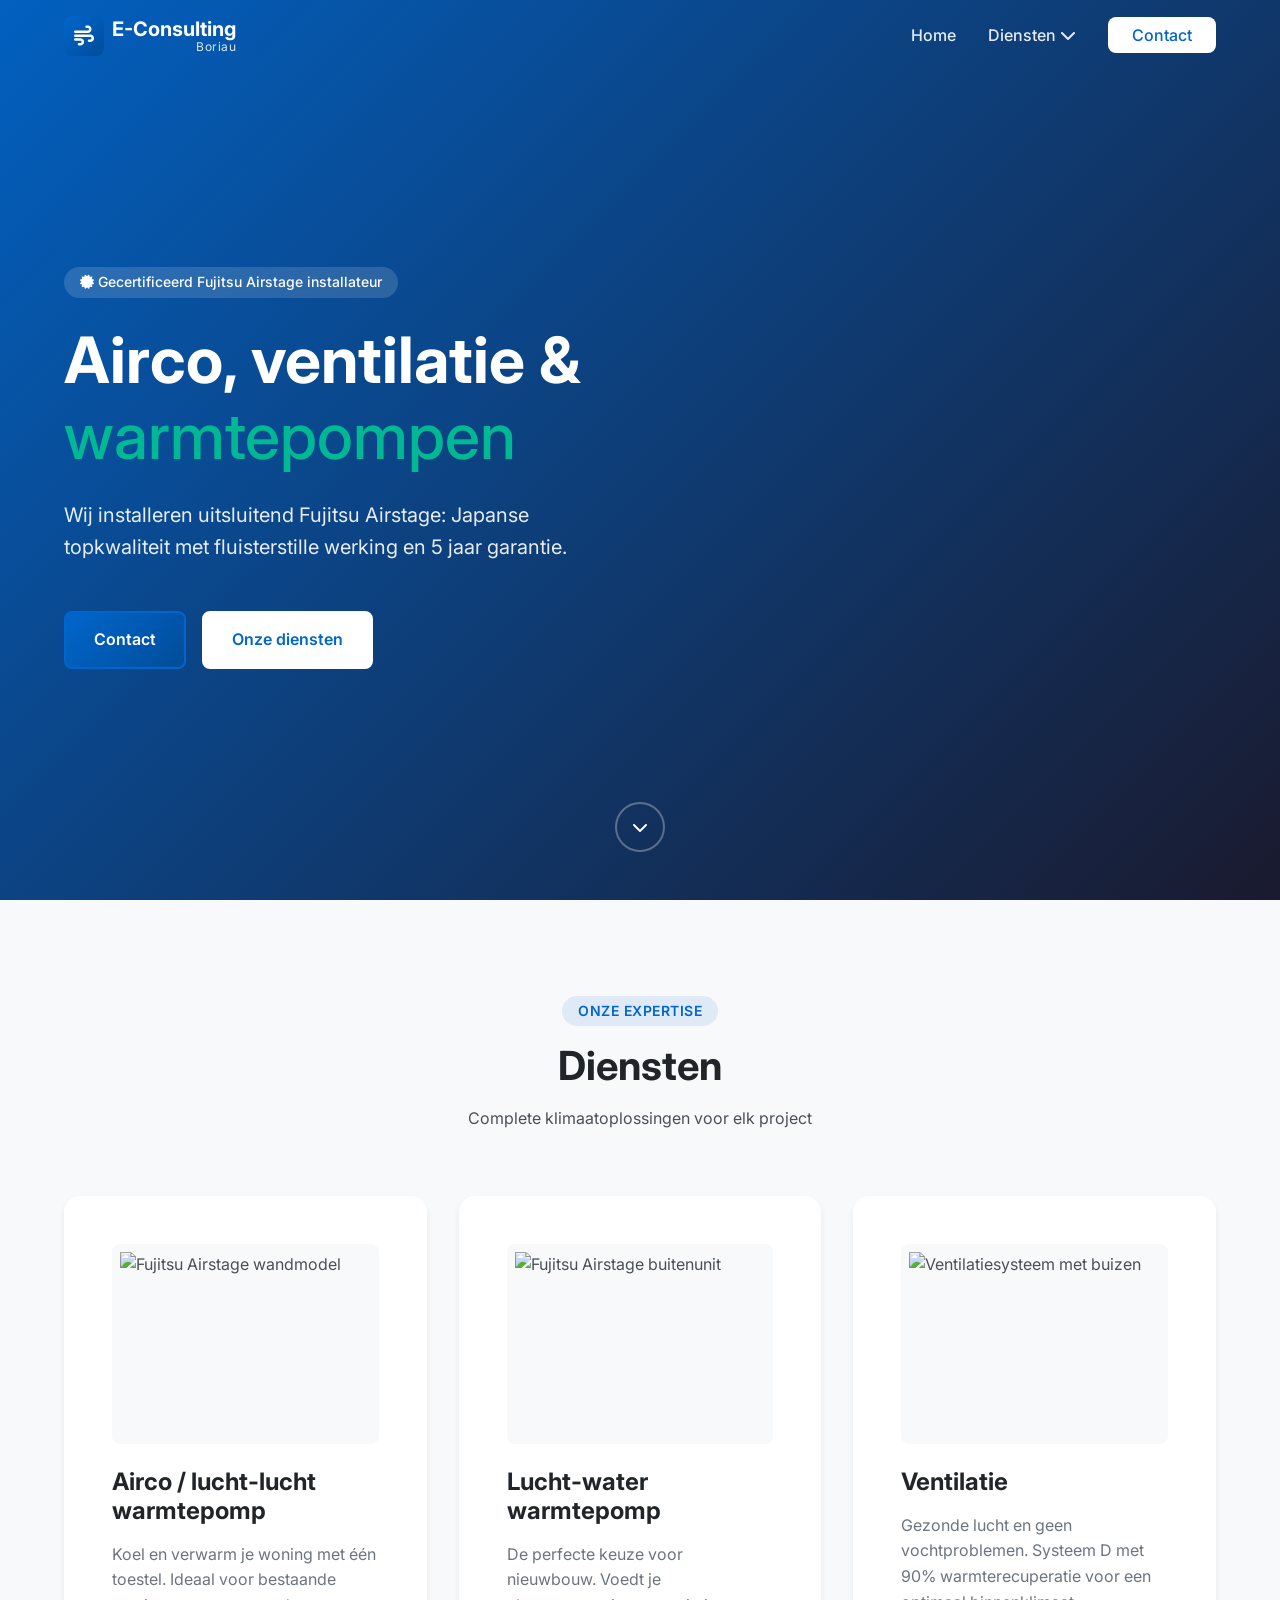
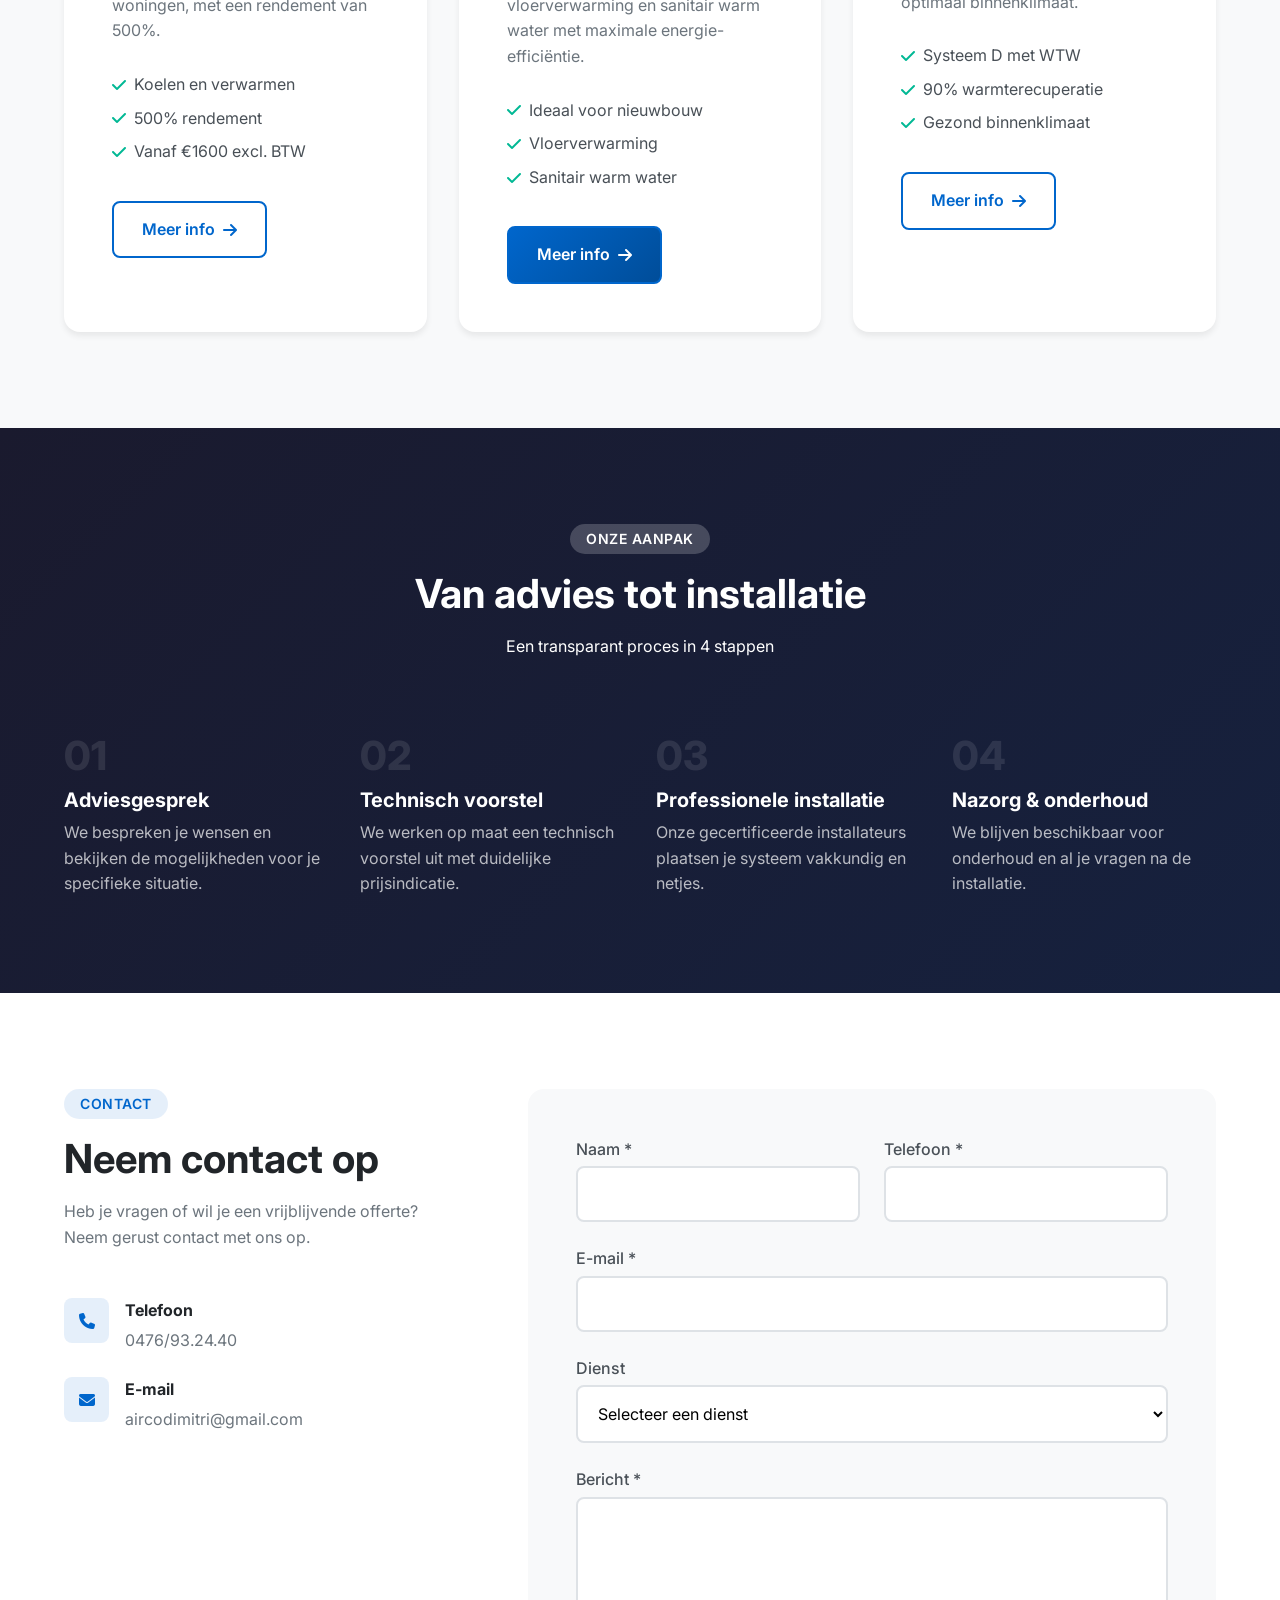
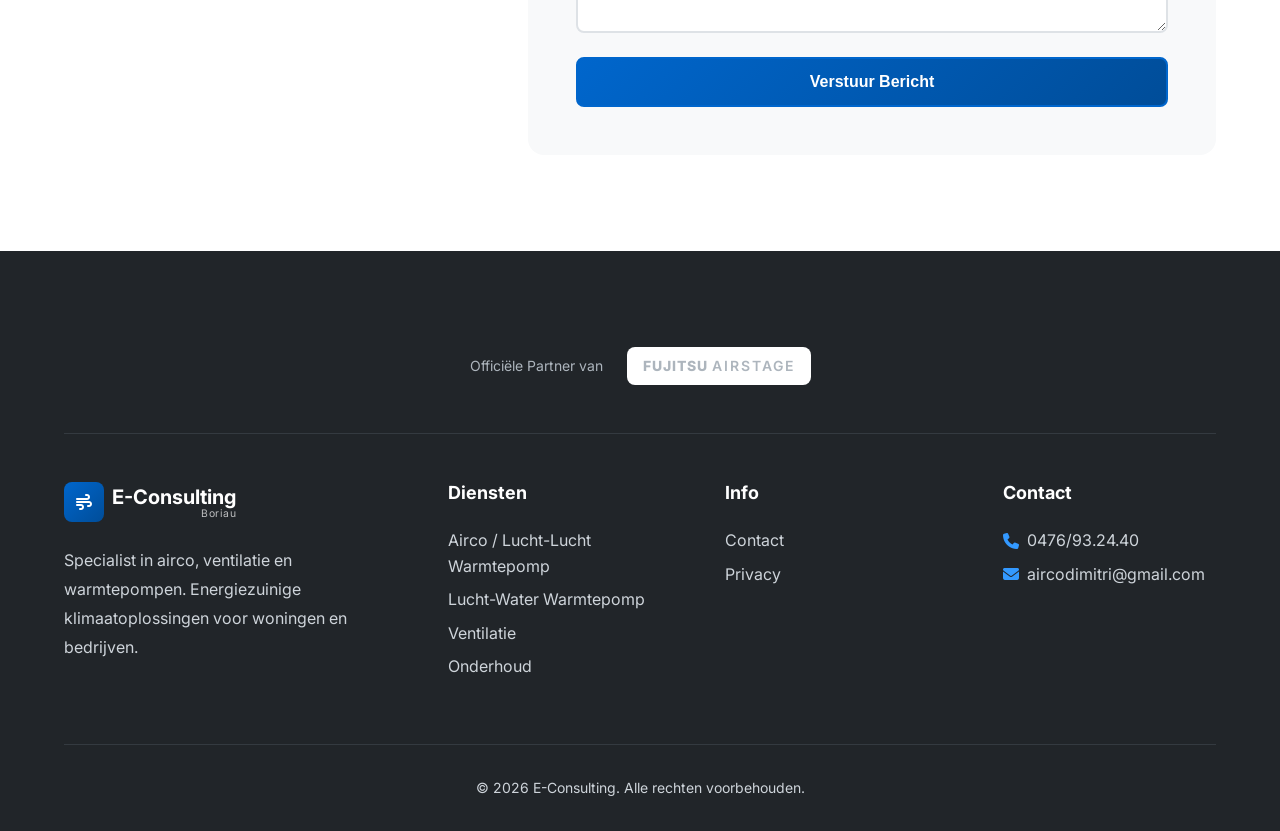
==== index.html @ 2c83d2b0 "Ventilatie afbeelding gecorrigeerd" ====
<!DOCTYPE html>
<html lang="nl">
<head>
    <meta charset="UTF-8">
    <meta name="viewport" content="width=device-width, initial-scale=1.0">
    <meta name="description" content="E-Consulting - Specialist in Airco, Ventilatie en Warmtepompen. Energiezuinige klimaatoplossingen voor woningen en bedrijven.">
    <title>E-Consulting | Airco, Ventilatie & Warmtepompen</title>
    <link rel="stylesheet" href="css/style.css">
    <link rel="preconnect" href="https://fonts.googleapis.com">
    <link rel="preconnect" href="https://fonts.gstatic.com" crossorigin>
    <link href="https://fonts.googleapis.com/css2?family=Inter:wght@300;400;500;600;700;800&display=swap" rel="stylesheet">
    <link rel="stylesheet" href="https://cdnjs.cloudflare.com/ajax/libs/font-awesome/6.4.0/css/all.min.css">
</head>
<body>
    <!-- Navigation -->
    <nav class="navbar" id="navbar">
        <div class="container">
            <a href="index.html" class="logo">
                <span class="logo-icon"><i class="fas fa-wind"></i></span>
                <span class="logo-text-wrapper"><span class="logo-text">E-Consulting</span><span class="logo-sub">Boriau</span></span>
            </a>
            <button class="nav-toggle" id="navToggle" aria-label="Menu openen">
                <span></span>
                <span></span>
                <span></span>
            </button>
            <ul class="nav-menu" id="navMenu">
                <li><a href="#home" class="nav-link">Home</a></li>
                <li class="dropdown">
                    <a href="#diensten" class="nav-link">Diensten <i class="fas fa-chevron-down"></i></a>
                    <ul class="dropdown-menu">
                        <li><a href="airco.html">Airco / Lucht-Lucht Warmtepomp</a></li>
                        <li><a href="warmtepomp.html">Lucht-Water Warmtepomp</a></li>
                        <li><a href="ventilatie.html">Ventilatie</a></li>
                        <li><a href="onderhoud.html">Onderhoud</a></li>
                    </ul>
                </li>
                <li><a href="#contact" class="nav-link nav-cta">Contact</a></li>
            </ul>
        </div>
    </nav>

    <!-- Hero Section -->
    <header class="hero" id="home">
        <div class="hero-bg" style="background-image: url('https://images.pexels.com/photos/1571460/pexels-photo-1571460.jpeg?auto=compress&cs=tinysrgb&w=1920');"></div>
        <div class="hero-content">
            <div class="container">
                <div class="hero-text">
                    <span class="hero-badge"><i class="fas fa-certificate"></i> Gecertificeerd Fujitsu Airstage installateur</span>
                    <h1>Airco, ventilatie &<br><span class="highlight">warmtepompen</span></h1>
                    <p class="hero-subtitle">Wij installeren uitsluitend Fujitsu Airstage: Japanse topkwaliteit met fluisterstille werking en 5 jaar garantie.</p>
                    <div class="hero-buttons">
                        <a href="#contact" class="btn btn-primary">Contact</a>
                        <a href="#diensten" class="btn btn-secondary">Onze diensten</a>
                    </div>
                </div>
            </div>
        </div>
        <div class="hero-scroll">
            <a href="#diensten"><i class="fas fa-chevron-down"></i></a>
        </div>
    </header>

    <!-- Services Overview -->
    <section class="services-overview" id="diensten">
        <div class="container">
            <div class="section-header">
                <span class="section-badge">Onze Expertise</span>
                <h2>Diensten</h2>
                <p>Complete klimaatoplossingen voor elk project</p>
            </div>
            <div class="services-grid">
                <!-- Airco -->
                <div class="service-card">
                    <div class="service-image">
                        <img src="https://fujitsu-airstage.be/wp-content/uploads/sites/2/2026/07/zwarte-binnenunit-3-980x1225.png" alt="Fujitsu Airstage wandmodel">
                    </div>
                    <h3>Airco / lucht-lucht warmtepomp</h3>
                    <p>Koel en verwarm je woning met één toestel. Ideaal voor bestaande woningen, met een rendement van 500%.</p>
                    <ul class="service-features">
                        <li><i class="fas fa-check"></i> Koelen en verwarmen</li>
                        <li><i class="fas fa-check"></i> 500% rendement</li>
                        <li><i class="fas fa-check"></i> Vanaf €1600 excl. BTW</li>
                    </ul>
                    <a href="airco.html" class="btn btn-outline">Meer info <i class="fas fa-arrow-right"></i></a>
                </div>

                <!-- Warmtepomp -->
                <div class="service-card">
                    <div class="service-image">
                        <img src="https://fujitsu-airstage.be/wp-content/uploads/sites/2/2026/03/fujitsu-buitenunit-980x804.png" alt="Fujitsu Airstage buitenunit">
                    </div>
                    <h3>Lucht-water warmtepomp</h3>
                    <p>De perfecte keuze voor nieuwbouw. Voedt je vloerverwarming en sanitair warm water met maximale energie-efficiëntie.</p>
                    <ul class="service-features">
                        <li><i class="fas fa-check"></i> Ideaal voor nieuwbouw</li>
                        <li><i class="fas fa-check"></i> Vloerverwarming</li>
                        <li><i class="fas fa-check"></i> Sanitair warm water</li>
                    </ul>
                    <a href="warmtepomp.html" class="btn btn-primary">Meer info <i class="fas fa-arrow-right"></i></a>
                </div>

                <!-- Ventilatie -->
                <div class="service-card">
                    <div class="service-image">
                        <img src="https://images.pexels.com/photos/5691530/pexels-photo-5691530.jpeg?auto=compress&cs=tinysrgb&w=600" alt="Ventilatiesysteem met buizen">
                    </div>
                    <h3>Ventilatie</h3>
                    <p>Gezonde lucht en geen vochtproblemen. Systeem D met 90% warmterecuperatie voor een optimaal binnenklimaat.</p>
                    <ul class="service-features">
                        <li><i class="fas fa-check"></i> Systeem D met WTW</li>
                        <li><i class="fas fa-check"></i> 90% warmterecuperatie</li>
                        <li><i class="fas fa-check"></i> Gezond binnenklimaat</li>
                    </ul>
                    <a href="ventilatie.html" class="btn btn-outline">Meer info <i class="fas fa-arrow-right"></i></a>
                </div>
            </div>
        </div>
    </section>

    <!-- Process -->
    <section class="process">
        <div class="container">
            <div class="section-header light">
                <span class="section-badge">Onze Aanpak</span>
                <h2>Van advies tot installatie</h2>
                <p>Een transparant proces in 4 stappen</p>
            </div>
            <div class="process-timeline">
                <div class="process-step">
                    <div class="step-number">01</div>
                    <div class="step-content">
                        <h4>Adviesgesprek</h4>
                        <p>We bespreken je wensen en bekijken de mogelijkheden voor je specifieke situatie.</p>
                    </div>
                </div>
                <div class="process-step">
                    <div class="step-number">02</div>
                    <div class="step-content">
                        <h4>Technisch voorstel</h4>
                        <p>We werken op maat een technisch voorstel uit met duidelijke prijsindicatie.</p>
                    </div>
                </div>
                <div class="process-step">
                    <div class="step-number">03</div>
                    <div class="step-content">
                        <h4>Professionele installatie</h4>
                        <p>Onze gecertificeerde installateurs plaatsen je systeem vakkundig en netjes.</p>
                    </div>
                </div>
                <div class="process-step">
                    <div class="step-number">04</div>
                    <div class="step-content">
                        <h4>Nazorg & onderhoud</h4>
                        <p>We blijven beschikbaar voor onderhoud en al je vragen na de installatie.</p>
                    </div>
                </div>
            </div>
        </div>
    </section>

    <!-- Contact Section -->
    <section class="contact" id="contact">
        <div class="container">
            <div class="contact-grid">
                <div class="contact-info">
                    <span class="section-badge">Contact</span>
                    <h2>Neem contact op</h2>
                    <p>Heb je vragen of wil je een vrijblijvende offerte? Neem gerust contact met ons op.</p>
                    
                    <div class="contact-details">
                        <div class="contact-item">
                            <i class="fas fa-phone"></i>
                            <div>
                                <strong>Telefoon</strong>
                                <a href="tel:+32476932440">0476/93.24.40</a>
                            </div>
                        </div>
                        <div class="contact-item">
                            <i class="fas fa-envelope"></i>
                            <div>
                                <strong>E-mail</strong>
                                <a href="mailto:aircodimitri@gmail.com">aircodimitri@gmail.com</a>
                            </div>
                        </div>
                    </div>
                </div>

                <div class="contact-form-wrapper">
                    <form class="contact-form" id="contactForm">
                        <div class="form-row">
                            <div class="form-group">
                                <label for="name">Naam *</label>
                                <input type="text" id="name" name="name" required>
                            </div>
                            <div class="form-group">
                                <label for="phone">Telefoon *</label>
                                <input type="tel" id="phone" name="phone" required>
                            </div>
                        </div>
                        <div class="form-group">
                            <label for="email">E-mail *</label>
                            <input type="email" id="email" name="email" required>
                        </div>
                        <div class="form-group">
                            <label for="service">Dienst</label>
                            <select id="service" name="service">
                                <option value="">Selecteer een dienst</option>
                                <option value="airco">Airco / Lucht-Lucht Warmtepomp</option>
                                <option value="warmtepomp">Lucht-Water Warmtepomp</option>
                                <option value="ventilatie">Ventilatie</option>
                                <option value="onderhoud">Onderhoud</option>
                                <option value="andere">Andere</option>
                            </select>
                        </div>
                        <div class="form-group">
                            <label for="message">Bericht *</label>
                            <textarea id="message" name="message" rows="5" required></textarea>
                        </div>
                        <button type="submit" class="btn btn-primary btn-full">Verstuur Bericht</button>
                    </form>
                </div>
            </div>
        </div>
    </section>

    <!-- Footer -->
    <footer class="footer">
        <div class="container">
            <div class="footer-partner">
                <span>Officiële Partner van</span>
                <div class="footer-partner-logo">
                    <span class="fujitsu-text-sm">FUJITSU</span>
                    <span class="airstage-text-sm">AIRSTAGE</span>
                </div>
            </div>
            <div class="footer-grid">
                <div class="footer-brand">
                    <a href="index.html" class="footer-logo">
                        <span class="logo-icon"><i class="fas fa-wind"></i></span>
                        <span class="logo-text-wrapper"><span class="logo-text">E-Consulting</span><span class="logo-sub">Boriau</span></span>
                    </a>
                    <p>Specialist in airco, ventilatie en warmtepompen. Energiezuinige klimaatoplossingen voor woningen en bedrijven.</p>
                </div>
                <div class="footer-links">
                    <h4>Diensten</h4>
                    <ul>
                        <li><a href="airco.html">Airco / Lucht-Lucht Warmtepomp</a></li>
                        <li><a href="warmtepomp.html">Lucht-Water Warmtepomp</a></li>
                        <li><a href="ventilatie.html">Ventilatie</a></li>
                        <li><a href="onderhoud.html">Onderhoud</a></li>
                    </ul>
                </div>
                <div class="footer-links">
                    <h4>Info</h4>
                    <ul>
                        <li><a href="#contact">Contact</a></li>
                        <li><a href="privacy.html">Privacy</a></li>
                    </ul>
                </div>
                <div class="footer-contact">
                    <h4>Contact</h4>
                    <p><i class="fas fa-phone"></i> 0476/93.24.40</p>
                    <p><i class="fas fa-envelope"></i> aircodimitri@gmail.com</p>
                </div>
            </div>
            <div class="footer-bottom">
                <p>&copy; 2026 E-Consulting. Alle rechten voorbehouden.</p>
            </div>
        </div>
    </footer>

    <script src="js/main.js"></script>
</body>
</html>
---- css/style.css ----
/* ============================
   E-Consulting - Main Stylesheet
   Modern, Professional HVAC Website
   ============================ */

/* CSS Variables */
:root {
    /* Primary Colors */
    --primary: #0066CC;
    --primary-dark: #004d99;
    --primary-light: #3399FF;
    
    /* Secondary Colors */
    --secondary: #00B894;
    --secondary-dark: #009975;
    
    /* Accent Colors */
    --accent: #FF6B35;
    --accent-light: #FF8A5C;
    
    /* Neutral Colors */
    --dark: #1a1a2e;
    --dark-light: #16213e;
    --gray-900: #212529;
    --gray-800: #343a40;
    --gray-700: #495057;
    --gray-600: #6c757d;
    --gray-500: #adb5bd;
    --gray-400: #ced4da;
    --gray-300: #dee2e6;
    --gray-200: #e9ecef;
    --gray-100: #f8f9fa;
    --white: #ffffff;
    
    /* Gradients */
    --gradient-primary: linear-gradient(135deg, var(--primary) 0%, var(--primary-dark) 100%);
    --gradient-secondary: linear-gradient(135deg, var(--secondary) 0%, var(--secondary-dark) 100%);
    --gradient-dark: linear-gradient(135deg, var(--dark) 0%, var(--dark-light) 100%);
    --gradient-hero: linear-gradient(135deg, rgba(0, 102, 204, 0.95) 0%, rgba(26, 26, 46, 0.95) 100%);
    
    /* Shadows */
    --shadow-sm: 0 2px 4px rgba(0, 0, 0, 0.05);
    --shadow: 0 4px 6px rgba(0, 0, 0, 0.07);
    --shadow-md: 0 6px 12px rgba(0, 0, 0, 0.1);
    --shadow-lg: 0 10px 25px rgba(0, 0, 0, 0.12);
    --shadow-xl: 0 20px 40px rgba(0, 0, 0, 0.15);
    
    /* Typography */
    --font-family: 'Inter', -apple-system, BlinkMacSystemFont, 'Segoe UI', sans-serif;
    --font-size-xs: 0.75rem;
    --font-size-sm: 0.875rem;
    --font-size-base: 1rem;
    --font-size-lg: 1.125rem;
    --font-size-xl: 1.25rem;
    --font-size-2xl: 1.5rem;
    --font-size-3xl: 2rem;
    --font-size-4xl: 2.5rem;
    --font-size-5xl: 3rem;
    --font-size-6xl: 4rem;
    
    /* Spacing */
    --space-xs: 0.25rem;
    --space-sm: 0.5rem;
    --space-md: 1rem;
    --space-lg: 1.5rem;
    --space-xl: 2rem;
    --space-2xl: 3rem;
    --space-3xl: 4rem;
    --space-4xl: 6rem;
    
    /* Border Radius */
    --radius-sm: 4px;
    --radius: 8px;
    --radius-md: 12px;
    --radius-lg: 16px;
    --radius-xl: 24px;
    --radius-full: 9999px;
    
    /* Transitions */
    --transition-fast: 0.15s ease;
    --transition: 0.3s ease;
    --transition-slow: 0.5s ease;
}

/* Reset & Base */
*, *::before, *::after {
    box-sizing: border-box;
    margin: 0;
    padding: 0;
}

html {
    scroll-behavior: smooth;
    font-size: 16px;
}

body {
    font-family: var(--font-family);
    font-size: var(--font-size-base);
    line-height: 1.6;
    color: var(--gray-700);
    background: var(--white);
    overflow-x: hidden;
}

img {
    max-width: 100%;
    height: auto;
    display: block;
}

a {
    text-decoration: none;
    color: inherit;
    transition: var(--transition);
}

ul {
    list-style: none;
}

/* Container */
.container {
    max-width: 1200px;
    margin: 0 auto;
    padding: 0 var(--space-lg);
}

/* Typography */
h1, h2, h3, h4, h5, h6 {
    color: var(--gray-900);
    font-weight: 700;
    line-height: 1.2;
    margin-bottom: var(--space-md);
}

h1 { font-size: clamp(2.5rem, 5vw, var(--font-size-6xl)); }
h2 { font-size: clamp(2rem, 4vw, var(--font-size-4xl)); }
h3 { font-size: var(--font-size-2xl); }
h4 { font-size: var(--font-size-xl); }
h5 { font-size: var(--font-size-lg); }

p {
    margin-bottom: var(--space-md);
}

.lead {
    font-size: var(--font-size-lg);
    color: var(--gray-600);
}

/* Buttons */
.btn {
    display: inline-flex;
    align-items: center;
    justify-content: center;
    gap: var(--space-sm);
    padding: 0.875rem 1.75rem;
    font-size: var(--font-size-base);
    font-weight: 600;
    border-radius: var(--radius);
    border: 2px solid transparent;
    cursor: pointer;
    transition: var(--transition);
    white-space: nowrap;
}

.btn-primary {
    background: var(--gradient-primary);
    color: var(--white);
    border-color: var(--primary);
}

.btn-primary:hover {
    transform: translateY(-2px);
    box-shadow: var(--shadow-lg);
    filter: brightness(1.1);
}

.btn-secondary {
    background: var(--white);
    color: var(--primary);
    border-color: var(--white);
}

.btn-secondary:hover {
    background: var(--gray-100);
    transform: translateY(-2px);
}

.btn-outline {
    background: transparent;
    color: var(--primary);
    border-color: var(--primary);
}

.btn-outline:hover {
    background: var(--primary);
    color: var(--white);
}

.btn-white {
    background: var(--white);
    color: var(--primary);
    border-color: var(--white);
}

.btn-white:hover {
    background: var(--gray-100);
    transform: translateY(-2px);
    box-shadow: var(--shadow-lg);
}

.btn-outline-white {
    background: transparent;
    color: var(--white);
    border-color: var(--white);
}

.btn-outline-white:hover {
    background: var(--white);
    color: var(--primary);
}

.btn-full {
    width: 100%;
}

/* Section Styling */
section {
    padding: var(--space-4xl) 0;
}

.section-header {
    text-align: center;
    max-width: 700px;
    margin: 0 auto var(--space-3xl);
}

.section-header.light h2,
.section-header.light p {
    color: var(--white);
}

.section-badge {
    display: inline-block;
    padding: var(--space-xs) var(--space-md);
    background: rgba(0, 102, 204, 0.1);
    color: var(--primary);
    font-size: var(--font-size-sm);
    font-weight: 600;
    border-radius: var(--radius-full);
    margin-bottom: var(--space-md);
    text-transform: uppercase;
    letter-spacing: 0.5px;
}

.section-header.light .section-badge {
    background: rgba(255, 255, 255, 0.2);
    color: var(--white);
}

/* ============================
   Navigation
   ============================ */
.navbar {
    position: fixed;
    top: 0;
    left: 0;
    right: 0;
    z-index: 1000;
    padding: var(--space-md) 0;
    transition: var(--transition);
}

.navbar.scrolled {
    background: var(--white);
    box-shadow: var(--shadow-md);
    padding: var(--space-sm) 0;
}

.navbar .container {
    display: flex;
    align-items: center;
    justify-content: space-between;
}

.logo {
    display: flex;
    align-items: center;
    gap: var(--space-sm);
    font-size: var(--font-size-xl);
    font-weight: 700;
    color: var(--white);
    transition: var(--transition);
}

.logo-text-wrapper {
    display: flex;
    flex-direction: column;
    line-height: 1.1;
}

.logo-sub {
    font-size: 0.6em;
    font-weight: 400;
    opacity: 0.85;
    letter-spacing: 0.5px;
    text-align: right;
}

.navbar.scrolled .logo {
    color: var(--primary);
}

.logo-icon {
    display: flex;
    align-items: center;
    justify-content: center;
    width: 40px;
    height: 40px;
    background: var(--gradient-primary);
    border-radius: var(--radius);
    color: var(--white);
}

.navbar.scrolled .logo-icon {
    background: var(--gradient-primary);
}

.nav-menu {
    display: flex;
    align-items: center;
    gap: var(--space-xl);
}

.nav-link {
    color: rgba(255, 255, 255, 0.9);
    font-weight: 500;
    padding: var(--space-sm) 0;
    position: relative;
}

.navbar.scrolled .nav-link {
    color: var(--gray-700);
}

.nav-link::after {
    content: '';
    position: absolute;
    bottom: 0;
    left: 0;
    width: 0;
    height: 2px;
    background: var(--primary);
    transition: var(--transition);
}

.nav-link:hover::after {
    width: 100%;
}

.nav-link.nav-cta {
    background: var(--white);
    color: var(--primary);
    padding: var(--space-sm) var(--space-lg);
    border-radius: var(--radius);
}

.navbar.scrolled .nav-link.nav-cta {
    background: var(--gradient-primary);
    color: var(--white);
}

.nav-link.nav-cta:hover {
    transform: translateY(-2px);
    box-shadow: var(--shadow);
}

.nav-link.nav-cta::after {
    display: none;
}

/* Dropdown */
.dropdown {
    position: relative;
}

.dropdown-menu {
    position: absolute;
    top: 100%;
    left: 50%;
    transform: translateX(-50%) translateY(10px);
    background: var(--white);
    min-width: 280px;
    padding: var(--space-md);
    border-radius: var(--radius-md);
    box-shadow: var(--shadow-xl);
    opacity: 0;
    visibility: hidden;
    transition: var(--transition);
}

.dropdown:hover .dropdown-menu {
    opacity: 1;
    visibility: visible;
    transform: translateX(-50%) translateY(0);
}

.dropdown-menu li {
    margin-bottom: var(--space-xs);
}

.dropdown-menu a {
    display: block;
    padding: var(--space-sm) var(--space-md);
    color: var(--gray-700);
    border-radius: var(--radius-sm);
}

.dropdown-menu a:hover {
    background: var(--gray-100);
    color: var(--primary);
}

/* Mobile Navigation */
.nav-toggle {
    display: none;
    flex-direction: column;
    gap: 5px;
    background: none;
    border: none;
    cursor: pointer;
    padding: var(--space-sm);
}

.nav-toggle span {
    width: 25px;
    height: 2px;
    background: var(--white);
    transition: var(--transition);
}

.navbar.scrolled .nav-toggle span {
    background: var(--gray-900);
}

@media (max-width: 992px) {
    .nav-toggle {
        display: flex;
    }

    .nav-menu {
        position: fixed;
        top: 0;
        right: -100%;
        width: 300px;
        height: 100vh;
        background: var(--white);
        flex-direction: column;
        align-items: flex-start;
        padding: var(--space-4xl) var(--space-xl);
        gap: var(--space-md);
        transition: var(--transition);
        box-shadow: var(--shadow-xl);
    }

    .nav-menu.active {
        right: 0;
    }

    .nav-link {
        color: var(--gray-700);
        font-size: var(--font-size-lg);
    }

    .dropdown-menu {
        position: static;
        transform: none;
        box-shadow: none;
        opacity: 1;
        visibility: visible;
        padding-left: var(--space-lg);
        display: none;
    }

    .dropdown.active .dropdown-menu {
        display: block;
    }
}

/* ============================
   Hero Section
   ============================ */
.hero {
    position: relative;
    min-height: 100vh;
    display: flex;
    align-items: center;
    background: var(--dark);
    overflow: hidden;
}

.hero-bg {
    position: absolute;
    inset: 0;
    background: var(--gradient-hero);
    background-size: cover;
    background-position: center right;
}

.hero-bg::before {
    content: '';
    position: absolute;
    inset: 0;
    background: linear-gradient(135deg, rgba(0, 102, 204, 0.92) 0%, rgba(26, 26, 46, 0.88) 100%);
}

.hero-content {
    position: relative;
    z-index: 2;
    width: 100%;
    padding-top: 100px;
}

/* Feature Image Real */
.feature-image-real {
    width: 100%;
    height: 100%;
    object-fit: cover;
    border-radius: var(--radius-lg);
}

.hero-text {
    max-width: 700px;
}

.hero-badge {
    display: inline-block;
    padding: var(--space-xs) var(--space-md);
    background: rgba(255, 255, 255, 0.15);
    color: var(--white);
    font-size: var(--font-size-sm);
    font-weight: 500;
    border-radius: var(--radius-full);
    margin-bottom: var(--space-lg);
    backdrop-filter: blur(10px);
}

.hero h1 {
    color: var(--white);
    margin-bottom: var(--space-lg);
}

.hero h1 .highlight {
    color: var(--secondary);
}

.hero-subtitle {
    font-size: var(--font-size-xl);
    color: rgba(255, 255, 255, 0.9);
    margin-bottom: var(--space-2xl);
    max-width: 550px;
}

.hero-buttons {
    display: flex;
    gap: var(--space-md);
    margin-bottom: var(--space-3xl);
    flex-wrap: wrap;
}

.hero-stats {
    display: flex;
    gap: var(--space-3xl);
}

.stat {
    text-align: left;
}

.stat-number {
    display: block;
    font-size: var(--font-size-3xl);
    font-weight: 800;
    color: var(--white);
}

.stat-label {
    font-size: var(--font-size-sm);
    color: rgba(255, 255, 255, 0.7);
    text-transform: uppercase;
    letter-spacing: 1px;
}

.hero-scroll {
    position: absolute;
    bottom: var(--space-2xl);
    left: 50%;
    transform: translateX(-50%);
    z-index: 2;
}

.hero-scroll a {
    display: flex;
    align-items: center;
    justify-content: center;
    width: 50px;
    height: 50px;
    border: 2px solid rgba(255, 255, 255, 0.3);
    border-radius: 50%;
    color: var(--white);
    animation: bounce 2s infinite;
}

@keyframes bounce {
    0%, 20%, 50%, 80%, 100% { transform: translateY(0); }
    40% { transform: translateY(-10px); }
    60% { transform: translateY(-5px); }
}

/* ============================
   Services Overview
   ============================ */
.services-overview {
    background: var(--gray-100);
}

.services-grid {
    display: grid;
    grid-template-columns: repeat(3, 1fr);
    gap: var(--space-xl);
}

@media (max-width: 992px) {
    .services-grid {
        grid-template-columns: 1fr;
    }
}

.service-card {
    position: relative;
    background: var(--white);
    padding: var(--space-2xl);
    border-radius: var(--radius-lg);
    box-shadow: var(--shadow);
    transition: var(--transition);
    overflow: hidden;
}

.service-card:hover {
    transform: translateY(-8px);
    box-shadow: var(--shadow-xl);
}

.service-card.featured {
    background: var(--gradient-primary);
}

.service-card.featured h3,
.service-card.featured p,
.service-card.featured li {
    color: var(--white);
}

.service-card.featured .service-icon {
    background: rgba(255, 255, 255, 0.2);
    color: var(--white);
}

.service-card.featured .service-features i {
    color: var(--secondary);
}

.service-badge {
    position: absolute;
    top: var(--space-md);
    right: var(--space-md);
    padding: var(--space-xs) var(--space-md);
    background: var(--accent);
    color: var(--white);
    font-size: var(--font-size-xs);
    font-weight: 600;
    border-radius: var(--radius-full);
    text-transform: uppercase;
    z-index: 2;
}

.service-image {
    width: 100%;
    height: 200px;
    margin-bottom: var(--space-lg);
    border-radius: var(--radius);
    overflow: hidden;
    display: flex;
    align-items: center;
    justify-content: center;
    background: var(--gray-100);
}

.service-card.featured .service-image {
    background: rgba(255, 255, 255, 0.1);
}

.service-image img {
    width: 100%;
    height: 100%;
    object-fit: contain;
    padding: var(--space-sm);
}

.service-icon {
    display: flex;
    align-items: center;
    justify-content: center;
    width: 70px;
    height: 70px;
    background: rgba(0, 102, 204, 0.1);
    color: var(--primary);
    font-size: var(--font-size-2xl);
    border-radius: var(--radius-md);
    margin-bottom: var(--space-lg);
}

.service-card h3 {
    margin-bottom: var(--space-md);
}

.service-card p {
    color: var(--gray-600);
    margin-bottom: var(--space-lg);
}

.service-features {
    margin-bottom: var(--space-xl);
}

.service-features li {
    display: flex;
    align-items: center;
    gap: var(--space-sm);
    padding: var(--space-xs) 0;
    color: var(--gray-700);
}

.service-features i {
    color: var(--secondary);
}

/* ============================
   Partner Section
   ============================ */
.partner-section {
    padding: var(--space-4xl) 0;
    background: var(--gradient-dark);
}

.partner-content {
    display: grid;
    grid-template-columns: 1fr 2fr;
    gap: var(--space-4xl);
    align-items: center;
}

@media (max-width: 992px) {
    .partner-content {
        grid-template-columns: 1fr;
        text-align: center;
    }
}

.partner-logo {
    display: flex;
    flex-direction: column;
    align-items: center;
    justify-content: center;
    padding: var(--space-2xl);
    background: var(--white);
    border-radius: var(--radius-lg);
}

.partner-logo img {
    max-width: 200px;
    height: auto;
}

.partner-logo-fallback {
    display: flex;
    flex-direction: column;
    align-items: center;
}

.fujitsu-text {
    font-size: var(--font-size-3xl);
    font-weight: 800;
    color: #E60012;
    letter-spacing: 2px;
}

.airstage-text {
    font-size: var(--font-size-xl);
    font-weight: 600;
    color: var(--gray-700);
    letter-spacing: 4px;
}

.partner-info .section-badge {
    background: rgba(255, 255, 255, 0.15);
    color: var(--white);
}

.partner-info h2 {
    color: var(--white);
    margin-bottom: var(--space-lg);
}

.partner-info p {
    color: rgba(255, 255, 255, 0.85);
    font-size: var(--font-size-lg);
    margin-bottom: var(--space-xl);
}

.partner-features {
    display: grid;
    grid-template-columns: repeat(2, 1fr);
    gap: var(--space-md);
}

@media (max-width: 576px) {
    .partner-features {
        grid-template-columns: 1fr;
    }
}

.partner-feature {
    display: flex;
    align-items: center;
    gap: var(--space-sm);
    color: var(--white);
    font-weight: 500;
}

.partner-feature i {
    color: var(--secondary);
    font-size: var(--font-size-lg);
}

/* ============================
   Why Us Section
   ============================ */
.why-us {
    background: var(--white);
}

.why-us-grid {
    display: grid;
    grid-template-columns: 1fr 1fr;
    gap: var(--space-4xl);
    align-items: center;
}

@media (max-width: 992px) {
    .why-us-grid {
        grid-template-columns: 1fr;
    }
}

.why-us-content .lead {
    margin-bottom: var(--space-2xl);
}

.features-list {
    display: flex;
    flex-direction: column;
    gap: var(--space-lg);
}

.feature-item {
    display: flex;
    gap: var(--space-lg);
}

.feature-icon {
    flex-shrink: 0;
    display: flex;
    align-items: center;
    justify-content: center;
    width: 50px;
    height: 50px;
    background: var(--gradient-primary);
    color: var(--white);
    border-radius: var(--radius);
    font-size: var(--font-size-lg);
}

.feature-text h4 {
    margin-bottom: var(--space-xs);
    font-size: var(--font-size-lg);
}

.feature-text p {
    color: var(--gray-600);
    margin-bottom: 0;
}

.why-us-image {
    position: relative;
}

.image-container {
    position: relative;
    border-radius: var(--radius-lg);
    overflow: hidden;
    aspect-ratio: 4/3;
}

.image-container img {
    width: 100%;
    height: 100%;
    object-fit: cover;
}

.image-placeholder {
    width: 100%;
    height: 100%;
    background: linear-gradient(135deg, var(--gray-200) 0%, var(--gray-300) 100%);
    display: flex;
    flex-direction: column;
    align-items: center;
    justify-content: center;
    gap: var(--space-md);
    color: var(--gray-500);
}

.image-placeholder i {
    font-size: 4rem;
}

/* Partner Badge */
.partner-badge {
    display: inline-flex;
    align-items: center;
    gap: var(--space-sm);
    padding: var(--space-sm) var(--space-md);
    background: var(--white);
    border-radius: var(--radius);
    box-shadow: var(--shadow);
    margin-top: var(--space-lg);
}

.partner-badge img {
    height: 30px;
    width: auto;
}

.partner-badge span {
    font-size: var(--font-size-sm);
    color: var(--gray-600);
}

.floating-card {
    position: absolute;
    bottom: -30px;
    left: -30px;
    display: flex;
    align-items: center;
    gap: var(--space-md);
    background: var(--white);
    padding: var(--space-lg);
    border-radius: var(--radius-md);
    box-shadow: var(--shadow-xl);
}

.floating-icon {
    display: flex;
    align-items: center;
    justify-content: center;
    width: 50px;
    height: 50px;
    background: var(--gradient-secondary);
    color: var(--white);
    border-radius: var(--radius);
    font-size: var(--font-size-xl);
}

.floating-number {
    display: block;
    font-size: var(--font-size-2xl);
    font-weight: 800;
    color: var(--gray-900);
}

.floating-label {
    font-size: var(--font-size-sm);
    color: var(--gray-600);
}

/* ============================
   Efficiency Section
   ============================ */
.efficiency {
    background: var(--gray-100);
}

.efficiency-grid {
    display: grid;
    grid-template-columns: 1fr 1fr;
    gap: var(--space-4xl);
    align-items: center;
}

@media (max-width: 992px) {
    .efficiency-grid {
        grid-template-columns: 1fr;
    }
}

.efficiency-chart {
    display: flex;
    flex-direction: column;
    gap: var(--space-lg);
}

.chart-bar {
    display: flex;
    align-items: center;
    gap: var(--space-md);
    padding: var(--space-lg);
    background: var(--white);
    border-radius: var(--radius);
    box-shadow: var(--shadow);
    position: relative;
    overflow: hidden;
}

.chart-bar::before {
    content: '';
    position: absolute;
    left: 0;
    top: 0;
    bottom: 0;
    width: 4px;
    background: var(--gradient-primary);
}

.chart-bar.secondary::before {
    background: var(--gray-500);
}

.chart-bar.tertiary::before {
    background: var(--gray-400);
}

.bar-label {
    flex: 1;
    font-weight: 500;
    color: var(--gray-700);
}

.bar-value {
    font-size: var(--font-size-2xl);
    font-weight: 800;
    color: var(--primary);
}

.chart-bar.secondary .bar-value,
.chart-bar.tertiary .bar-value {
    color: var(--gray-600);
}

.efficiency-content h2 {
    margin-bottom: var(--space-lg);
}

.efficiency-content p {
    color: var(--gray-600);
    margin-bottom: var(--space-xl);
}

.efficiency-highlights {
    display: flex;
    flex-wrap: wrap;
    gap: var(--space-lg);
    margin-bottom: var(--space-xl);
}

.highlight {
    display: flex;
    align-items: center;
    gap: var(--space-sm);
    color: var(--gray-700);
    font-weight: 500;
}

.highlight i {
    color: var(--secondary);
}

/* ============================
   Applications Section
   ============================ */
.applications {
    background: var(--white);
}

.applications-grid {
    display: grid;
    grid-template-columns: repeat(6, 1fr);
    gap: var(--space-lg);
}

@media (max-width: 992px) {
    .applications-grid {
        grid-template-columns: repeat(3, 1fr);
    }
}

@media (max-width: 576px) {
    .applications-grid {
        grid-template-columns: repeat(2, 1fr);
    }
}

.application-card {
    text-align: center;
    padding: var(--space-xl);
    background: var(--gray-100);
    border-radius: var(--radius-md);
    transition: var(--transition);
}

.application-card:hover {
    background: var(--gradient-primary);
    transform: translateY(-5px);
}

.application-card:hover .application-icon,
.application-card:hover h4,
.application-card:hover p {
    color: var(--white);
}

.application-icon {
    font-size: var(--font-size-3xl);
    color: var(--primary);
    margin-bottom: var(--space-md);
    transition: var(--transition);
}

.application-card h4 {
    font-size: var(--font-size-base);
    margin-bottom: var(--space-xs);
    transition: var(--transition);
}

.application-card p {
    font-size: var(--font-size-sm);
    color: var(--gray-600);
    margin-bottom: 0;
    transition: var(--transition);
}

/* ============================
   Process Section
   ============================ */
.process {
    background: var(--gradient-dark);
}

.process-timeline {
    display: grid;
    grid-template-columns: repeat(4, 1fr);
    gap: var(--space-xl);
}

@media (max-width: 992px) {
    .process-timeline {
        grid-template-columns: repeat(2, 1fr);
    }
}

@media (max-width: 576px) {
    .process-timeline {
        grid-template-columns: 1fr;
    }
}

.process-step {
    position: relative;
    padding-top: var(--space-3xl);
}

.step-number {
    position: absolute;
    top: 0;
    left: 0;
    font-size: var(--font-size-4xl);
    font-weight: 800;
    color: rgba(255, 255, 255, 0.1);
}

.step-content h4 {
    color: var(--white);
    margin-bottom: var(--space-sm);
}

.step-content p {
    color: rgba(255, 255, 255, 0.7);
    margin-bottom: 0;
}

/* ============================
   Testimonials Section
   ============================ */
.testimonials {
    background: var(--gray-100);
}

.testimonials-slider {
    display: grid;
    grid-template-columns: repeat(3, 1fr);
    gap: var(--space-xl);
}

@media (max-width: 992px) {
    .testimonials-slider {
        grid-template-columns: 1fr;
    }
}

.testimonial-card {
    background: var(--white);
    padding: var(--space-2xl);
    border-radius: var(--radius-lg);
    box-shadow: var(--shadow);
}

.testimonial-rating {
    display: flex;
    gap: var(--space-xs);
    margin-bottom: var(--space-lg);
    color: #ffc107;
}

.testimonial-text {
    font-size: var(--font-size-lg);
    color: var(--gray-700);
    font-style: italic;
    margin-bottom: var(--space-xl);
    line-height: 1.7;
}

.testimonial-author {
    display: flex;
    align-items: center;
    gap: var(--space-md);
}

.author-avatar {
    display: flex;
    align-items: center;
    justify-content: center;
    width: 50px;
    height: 50px;
    background: var(--gradient-primary);
    color: var(--white);
    font-weight: 600;
    border-radius: 50%;
}

.author-name {
    display: block;
    font-weight: 600;
    color: var(--gray-900);
}

.author-location {
    font-size: var(--font-size-sm);
    color: var(--gray-600);
}

/* ============================
   CTA Section
   ============================ */
.cta {
    background: var(--gradient-primary);
    text-align: center;
}

.cta-content h2 {
    color: var(--white);
    margin-bottom: var(--space-md);
}

.cta-content p {
    color: rgba(255, 255, 255, 0.9);
    font-size: var(--font-size-lg);
    margin-bottom: var(--space-xl);
}

.cta-buttons {
    display: flex;
    justify-content: center;
    gap: var(--space-md);
    flex-wrap: wrap;
}

/* ============================
   Contact Section
   ============================ */
.contact {
    background: var(--white);
}

.contact-grid {
    display: grid;
    grid-template-columns: 1fr 1.2fr;
    gap: var(--space-4xl);
}

@media (max-width: 992px) {
    .contact-grid {
        grid-template-columns: 1fr;
    }
}

.contact-info .section-badge {
    margin-bottom: var(--space-md);
}

.contact-info h2 {
    margin-bottom: var(--space-md);
}

.contact-info > p {
    color: var(--gray-600);
    margin-bottom: var(--space-2xl);
}

.contact-details {
    display: flex;
    flex-direction: column;
    gap: var(--space-lg);
    margin-bottom: var(--space-2xl);
}

.contact-item {
    display: flex;
    align-items: flex-start;
    gap: var(--space-md);
}

.contact-item i {
    display: flex;
    align-items: center;
    justify-content: center;
    width: 45px;
    height: 45px;
    background: rgba(0, 102, 204, 0.1);
    color: var(--primary);
    border-radius: var(--radius);
    flex-shrink: 0;
}

.contact-item strong {
    display: block;
    color: var(--gray-900);
    margin-bottom: var(--space-xs);
}

.contact-item a,
.contact-item span {
    color: var(--gray-600);
}

.contact-item a:hover {
    color: var(--primary);
}

.social-links {
    display: flex;
    gap: var(--space-md);
}

.social-links a {
    display: flex;
    align-items: center;
    justify-content: center;
    width: 45px;
    height: 45px;
    background: var(--gray-100);
    color: var(--gray-600);
    border-radius: var(--radius);
    font-size: var(--font-size-lg);
}

.social-links a:hover {
    background: var(--gradient-primary);
    color: var(--white);
    transform: translateY(-3px);
}

/* Contact Form */
.contact-form-wrapper {
    background: var(--gray-100);
    padding: var(--space-2xl);
    border-radius: var(--radius-lg);
}

.contact-form {
    display: flex;
    flex-direction: column;
    gap: var(--space-lg);
}

.form-row {
    display: grid;
    grid-template-columns: 1fr 1fr;
    gap: var(--space-lg);
}

@media (max-width: 576px) {
    .form-row {
        grid-template-columns: 1fr;
    }
}

.form-group {
    display: flex;
    flex-direction: column;
    gap: var(--space-xs);
}

.form-group label {
    font-weight: 500;
    color: var(--gray-700);
}

.form-group input,
.form-group select,
.form-group textarea {
    padding: var(--space-md);
    border: 2px solid var(--gray-300);
    border-radius: var(--radius);
    font-size: var(--font-size-base);
    font-family: inherit;
    transition: var(--transition);
    background: var(--white);
}

.form-group input:focus,
.form-group select:focus,
.form-group textarea:focus {
    outline: none;
    border-color: var(--primary);
    box-shadow: 0 0 0 3px rgba(0, 102, 204, 0.1);
}

.form-group textarea {
    resize: vertical;
    min-height: 120px;
}

/* ============================
   Footer
   ============================ */
.footer {
    background: var(--gray-900);
    color: var(--gray-400);
    padding: var(--space-4xl) 0 var(--space-xl);
}

.footer-partner {
    display: flex;
    align-items: center;
    justify-content: center;
    gap: var(--space-lg);
    padding-bottom: var(--space-2xl);
    margin-bottom: var(--space-2xl);
    border-bottom: 1px solid var(--gray-800);
}

.footer-partner span {
    color: var(--gray-500);
    font-size: var(--font-size-sm);
}

.footer-partner-logo {
    display: flex;
    align-items: baseline;
    gap: var(--space-xs);
    padding: var(--space-sm) var(--space-md);
    background: var(--white);
    border-radius: var(--radius);
}

.fujitsu-text-sm {
    font-size: var(--font-size-lg);
    font-weight: 800;
    color: #E60012;
    letter-spacing: 1px;
}

.airstage-text-sm {
    font-size: var(--font-size-sm);
    font-weight: 600;
    color: var(--gray-700);
    letter-spacing: 2px;
}

.footer-grid {
    display: grid;
    grid-template-columns: 1.5fr 1fr 1fr 1fr;
    gap: var(--space-3xl);
    margin-bottom: var(--space-3xl);
}

@media (max-width: 992px) {
    .footer-grid {
        grid-template-columns: repeat(2, 1fr);
    }
}

@media (max-width: 576px) {
    .footer-grid {
        grid-template-columns: 1fr;
    }
}

.footer-logo {
    display: flex;
    align-items: center;
    gap: var(--space-sm);
    margin-bottom: var(--space-lg);
}

.footer-logo .logo-text-wrapper {
    display: flex;
    flex-direction: column;
    line-height: 1.1;
}

.footer-logo .logo-text {
    font-size: var(--font-size-xl);
    font-weight: 700;
    color: var(--white);
}

.footer-logo .logo-sub {
    font-size: 0.65em;
    font-weight: 400;
    opacity: 0.7;
    color: var(--white);
    text-align: right;
}

.footer-brand p {
    line-height: 1.8;
    margin-bottom: 0;
}

.footer-links h4,
.footer-contact h4 {
    color: var(--white);
    font-size: var(--font-size-lg);
    margin-bottom: var(--space-lg);
}

.footer-links ul {
    display: flex;
    flex-direction: column;
    gap: var(--space-sm);
}

.footer-links a {
    color: var(--gray-400);
}

.footer-links a:hover {
    color: var(--white);
    padding-left: var(--space-sm);
}

.footer-contact p {
    display: flex;
    align-items: center;
    gap: var(--space-sm);
    margin-bottom: var(--space-sm);
}

.footer-contact i {
    color: var(--primary-light);
}

.footer-bottom {
    padding-top: var(--space-xl);
    border-top: 1px solid var(--gray-800);
    text-align: center;
}

.footer-bottom p {
    margin-bottom: 0;
    font-size: var(--font-size-sm);
}

/* ============================
   Utility Classes
   ============================ */
.text-center { text-align: center; }
.text-primary { color: var(--primary); }
.text-secondary { color: var(--secondary); }
.text-white { color: var(--white); }
.bg-primary { background: var(--primary); }
.bg-secondary { background: var(--secondary); }
.mt-1 { margin-top: var(--space-md); }
.mt-2 { margin-top: var(--space-xl); }
.mb-1 { margin-bottom: var(--space-md); }
.mb-2 { margin-bottom: var(--space-xl); }

/* ============================
   Responsive Adjustments
   ============================ */
@media (max-width: 768px) {
    section {
        padding: var(--space-3xl) 0;
    }

    .hero-stats {
        flex-wrap: wrap;
        gap: var(--space-xl);
    }

    .floating-card {
        position: static;
        margin-top: var(--space-lg);
    }
}

/* Animation Classes */
.fade-in {
    opacity: 0;
    transform: translateY(20px);
    transition: opacity 0.6s ease, transform 0.6s ease;
}

.fade-in.visible {
    opacity: 1;
    transform: translateY(0);
}
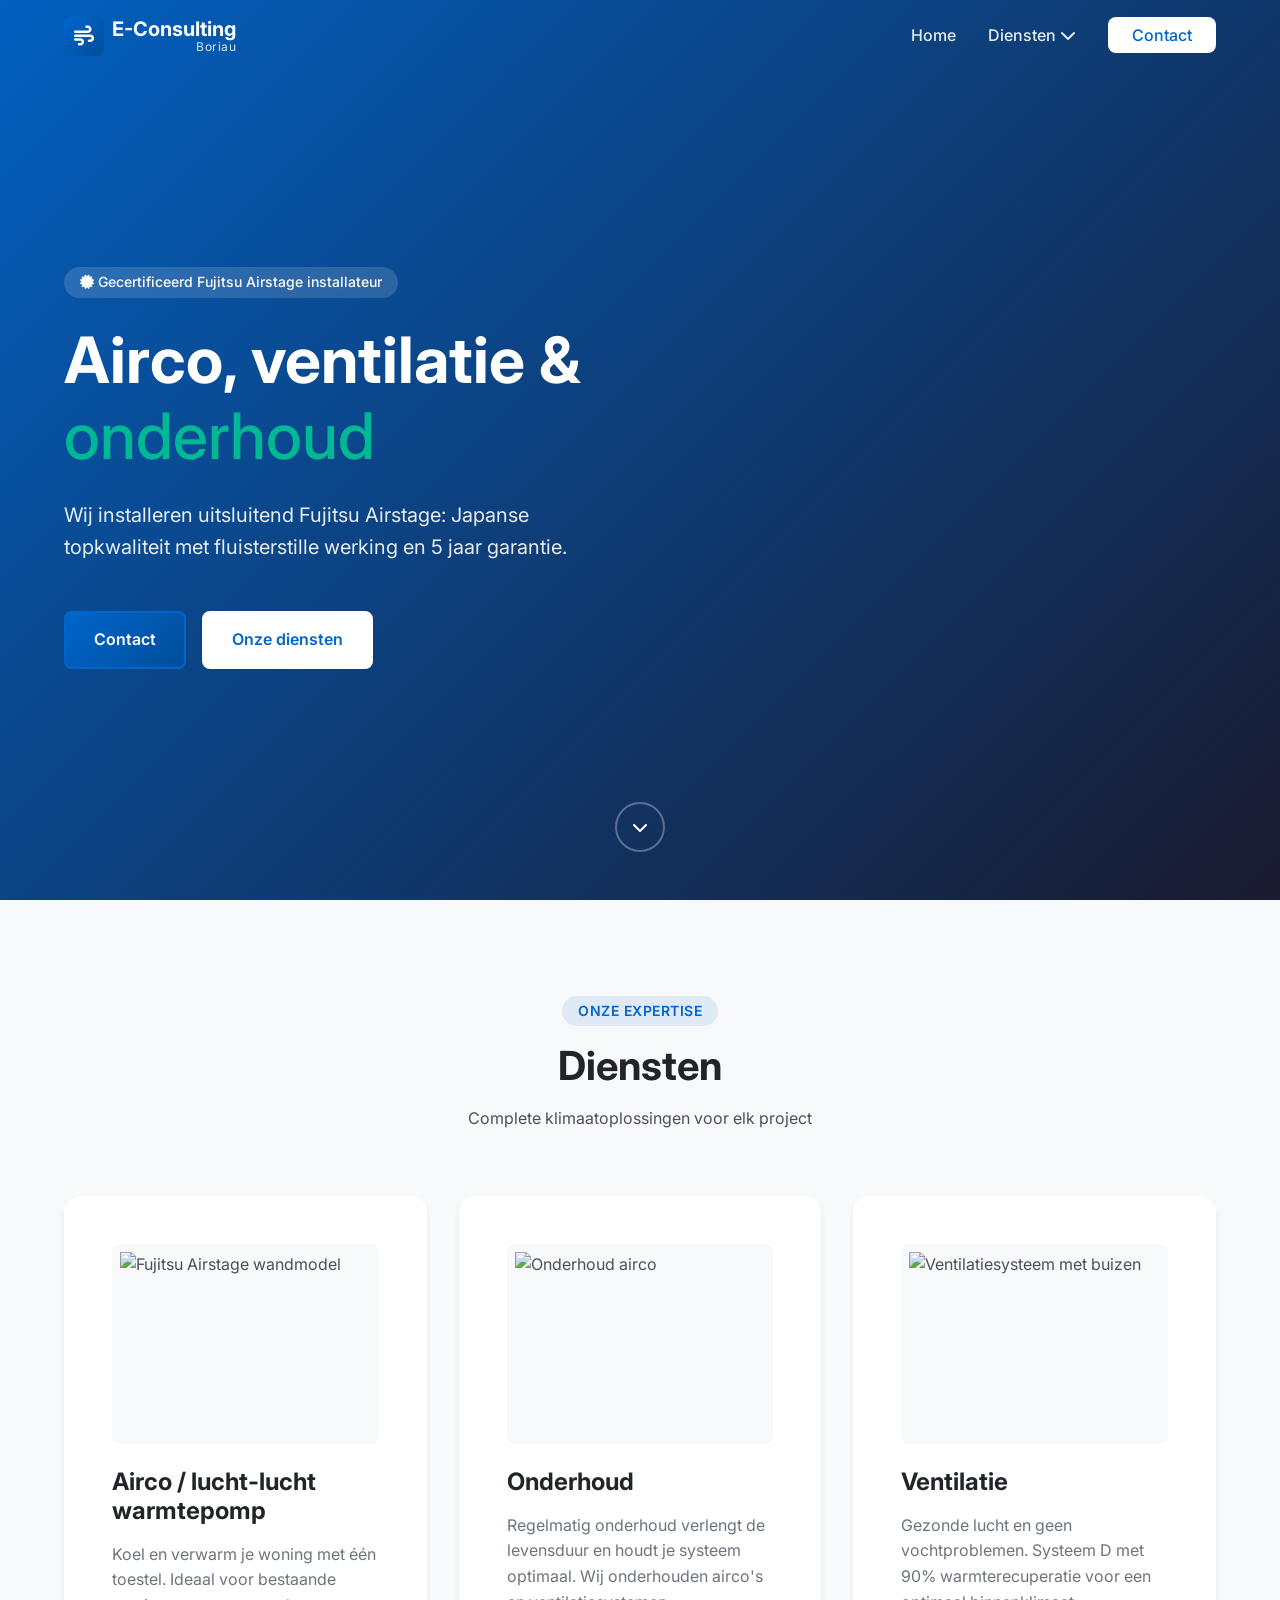
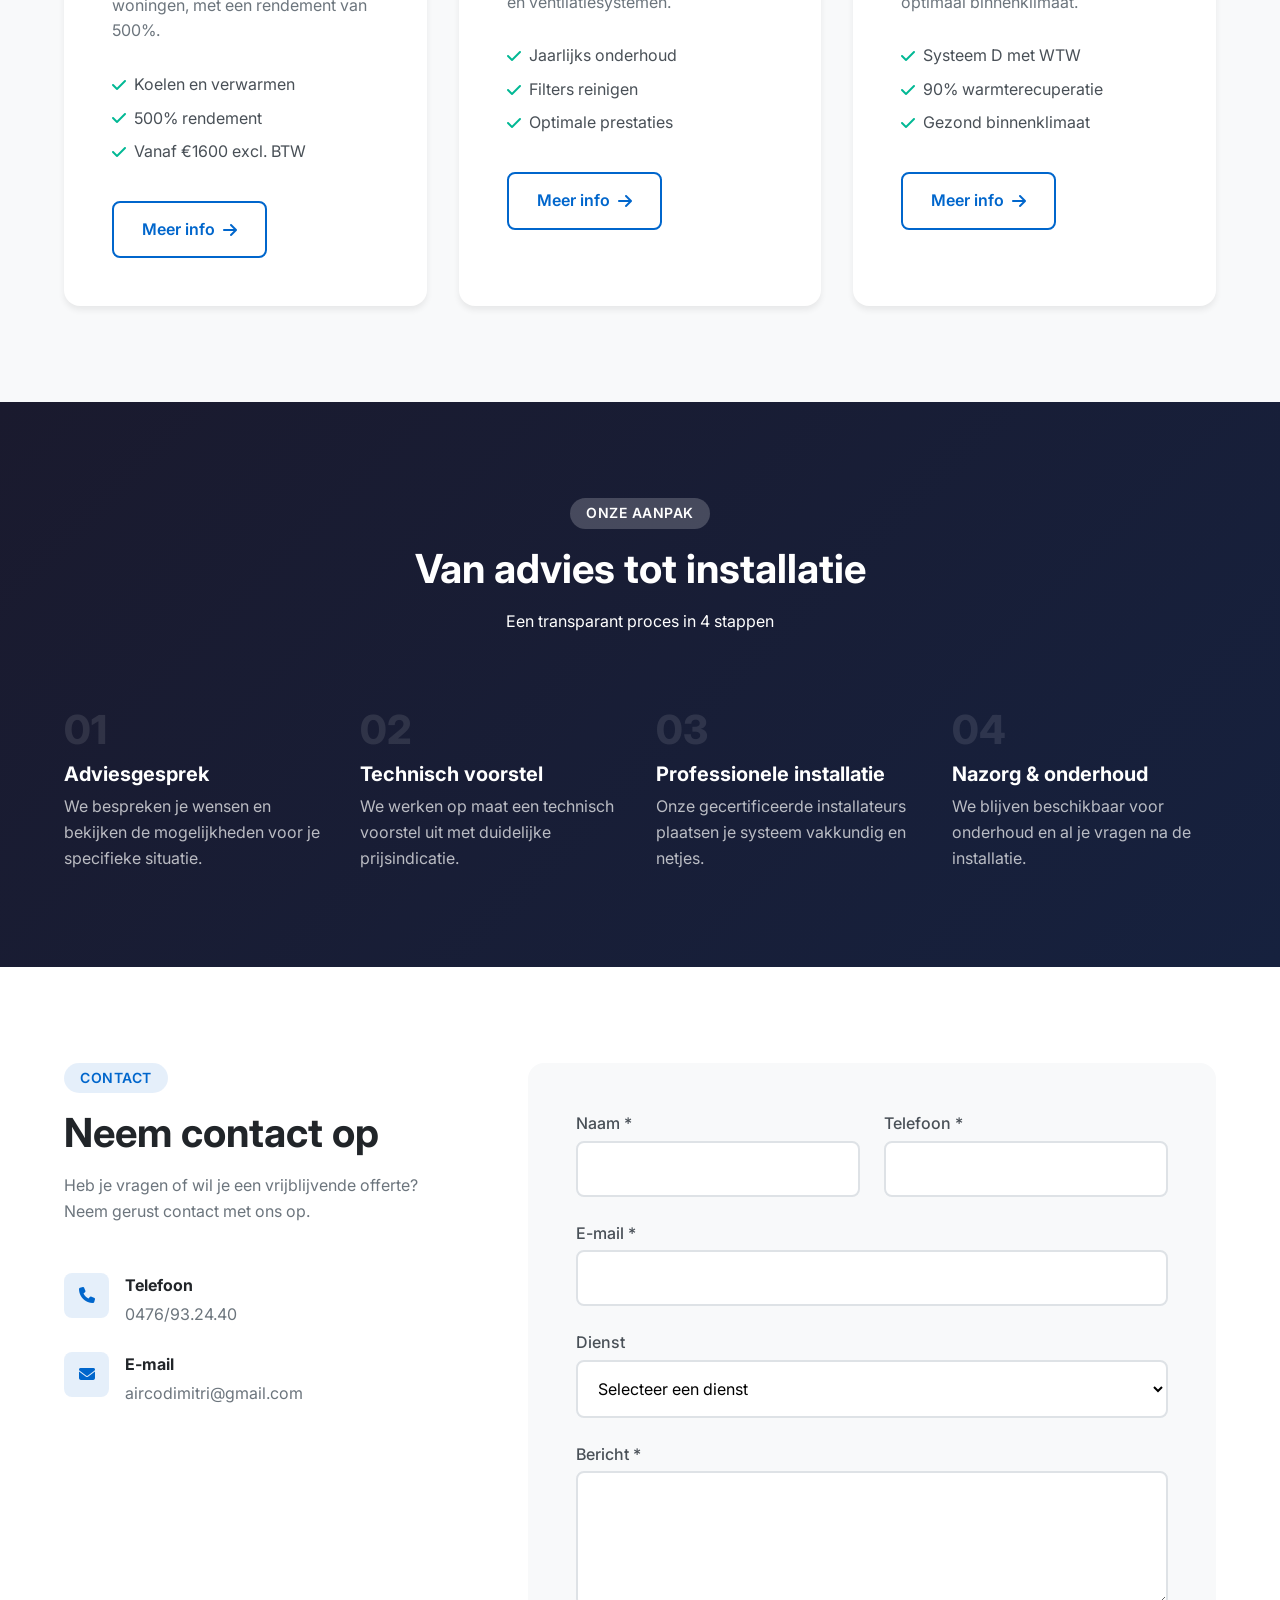
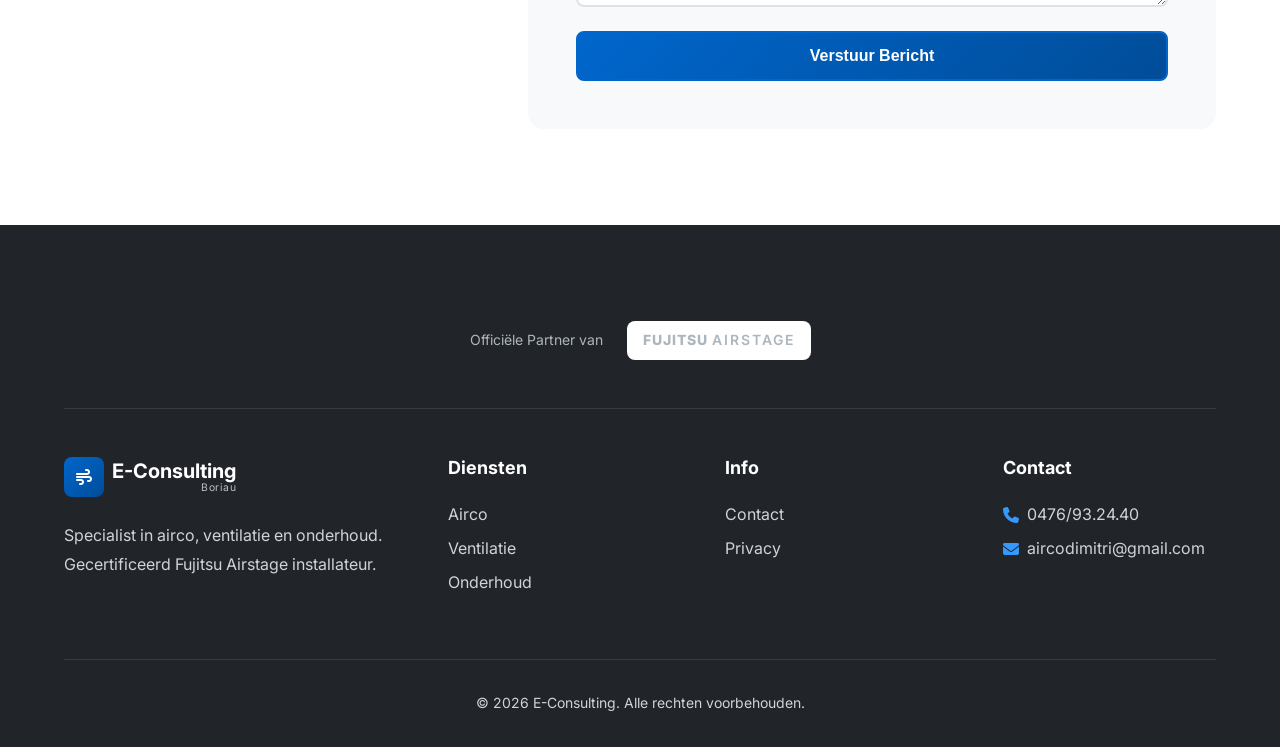
==== commit 60842474: "Remove lucht-water warmtepomp service, replace with onderhoud" ====
--- a/index.html
+++ b/index.html
@@ -3,8 +3,8 @@
 <head>
     <meta charset="UTF-8">
     <meta name="viewport" content="width=device-width, initial-scale=1.0">
-    <meta name="description" content="E-Consulting - Specialist in Airco, Ventilatie en Warmtepompen. Energiezuinige klimaatoplossingen voor woningen en bedrijven.">
-    <title>E-Consulting | Airco, Ventilatie & Warmtepompen</title>
+    <meta name="description" content="E-Consulting Boriau - Specialist in airco, ventilatie en onderhoud. Gecertificeerd Fujitsu Airstage installateur.">
+    <title>E-Consulting Boriau | Airco, Ventilatie & Onderhoud</title>
     <link rel="stylesheet" href="css/style.css">
     <link rel="preconnect" href="https://fonts.googleapis.com">
     <link rel="preconnect" href="https://fonts.gstatic.com" crossorigin>
@@ -29,8 +29,7 @@
                 <li class="dropdown">
                     <a href="#diensten" class="nav-link">Diensten <i class="fas fa-chevron-down"></i></a>
                     <ul class="dropdown-menu">
-                        <li><a href="airco.html">Airco / Lucht-Lucht Warmtepomp</a></li>
-                        <li><a href="warmtepomp.html">Lucht-Water Warmtepomp</a></li>
+                        <li><a href="airco.html">Airco</a></li>
                         <li><a href="ventilatie.html">Ventilatie</a></li>
                         <li><a href="onderhoud.html">Onderhoud</a></li>
                     </ul>
@@ -47,7 +46,7 @@
             <div class="container">
                 <div class="hero-text">
                     <span class="hero-badge"><i class="fas fa-certificate"></i> Gecertificeerd Fujitsu Airstage installateur</span>
-                    <h1>Airco, ventilatie &<br><span class="highlight">warmtepompen</span></h1>
+                    <h1>Airco, ventilatie &<br><span class="highlight">onderhoud</span></h1>
                     <p class="hero-subtitle">Wij installeren uitsluitend Fujitsu Airstage: Japanse topkwaliteit met fluisterstille werking en 5 jaar garantie.</p>
                     <div class="hero-buttons">
                         <a href="#contact" class="btn btn-primary">Contact</a>
@@ -85,19 +84,19 @@
                     <a href="airco.html" class="btn btn-outline">Meer info <i class="fas fa-arrow-right"></i></a>
                 </div>
 
-                <!-- Warmtepomp -->
+                <!-- Onderhoud -->
                 <div class="service-card">
                     <div class="service-image">
-                        <img src="https://fujitsu-airstage.be/wp-content/uploads/sites/2/2026/03/fujitsu-buitenunit-980x804.png" alt="Fujitsu Airstage buitenunit">
-                    </div>
-                    <h3>Lucht-water warmtepomp</h3>
-                    <p>De perfecte keuze voor nieuwbouw. Voedt je vloerverwarming en sanitair warm water met maximale energie-efficiëntie.</p>
+                        <img src="https://images.pexels.com/photos/5463576/pexels-photo-5463576.jpeg?auto=compress&cs=tinysrgb&w=600" alt="Onderhoud airco">
+                    </div>
+                    <h3>Onderhoud</h3>
+                    <p>Regelmatig onderhoud verlengt de levensduur en houdt je systeem optimaal. Wij onderhouden airco's en ventilatiesystemen.</p>
                     <ul class="service-features">
-                        <li><i class="fas fa-check"></i> Ideaal voor nieuwbouw</li>
-                        <li><i class="fas fa-check"></i> Vloerverwarming</li>
-                        <li><i class="fas fa-check"></i> Sanitair warm water</li>
-                    </ul>
-                    <a href="warmtepomp.html" class="btn btn-primary">Meer info <i class="fas fa-arrow-right"></i></a>
+                        <li><i class="fas fa-check"></i> Jaarlijks onderhoud</li>
+                        <li><i class="fas fa-check"></i> Filters reinigen</li>
+                        <li><i class="fas fa-check"></i> Optimale prestaties</li>
+                    </ul>
+                    <a href="onderhoud.html" class="btn btn-outline">Meer info <i class="fas fa-arrow-right"></i></a>
                 </div>
 
                 <!-- Ventilatie -->
@@ -206,8 +205,7 @@
                             <label for="service">Dienst</label>
                             <select id="service" name="service">
                                 <option value="">Selecteer een dienst</option>
-                                <option value="airco">Airco / Lucht-Lucht Warmtepomp</option>
-                                <option value="warmtepomp">Lucht-Water Warmtepomp</option>
+                                <option value="airco">Airco</option>
                                 <option value="ventilatie">Ventilatie</option>
                                 <option value="onderhoud">Onderhoud</option>
                                 <option value="andere">Andere</option>
@@ -240,13 +238,12 @@
                         <span class="logo-icon"><i class="fas fa-wind"></i></span>
                         <span class="logo-text-wrapper"><span class="logo-text">E-Consulting</span><span class="logo-sub">Boriau</span></span>
                     </a>
-                    <p>Specialist in airco, ventilatie en warmtepompen. Energiezuinige klimaatoplossingen voor woningen en bedrijven.</p>
+                    <p>Specialist in airco, ventilatie en onderhoud. Gecertificeerd Fujitsu Airstage installateur.</p>
                 </div>
                 <div class="footer-links">
                     <h4>Diensten</h4>
                     <ul>
-                        <li><a href="airco.html">Airco / Lucht-Lucht Warmtepomp</a></li>
-                        <li><a href="warmtepomp.html">Lucht-Water Warmtepomp</a></li>
+                        <li><a href="airco.html">Airco</a></li>
                         <li><a href="ventilatie.html">Ventilatie</a></li>
                         <li><a href="onderhoud.html">Onderhoud</a></li>
                     </ul>
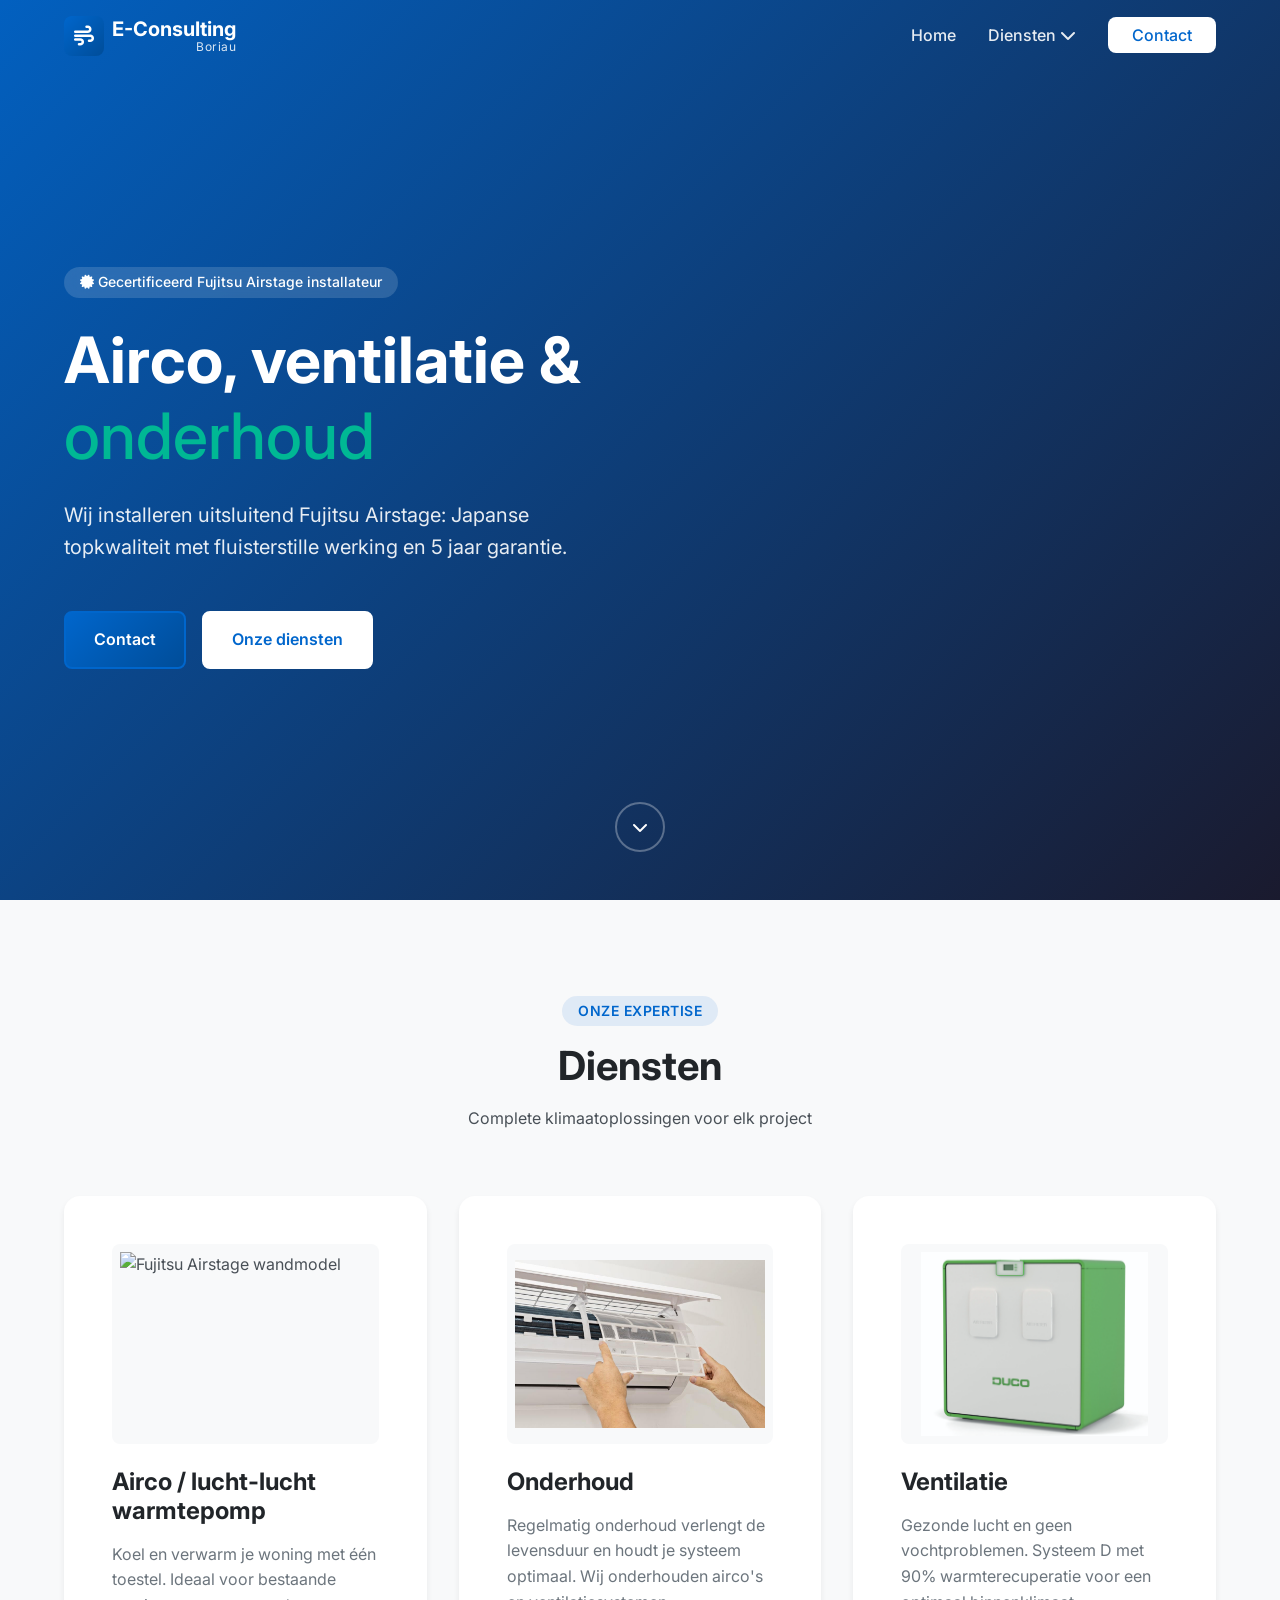
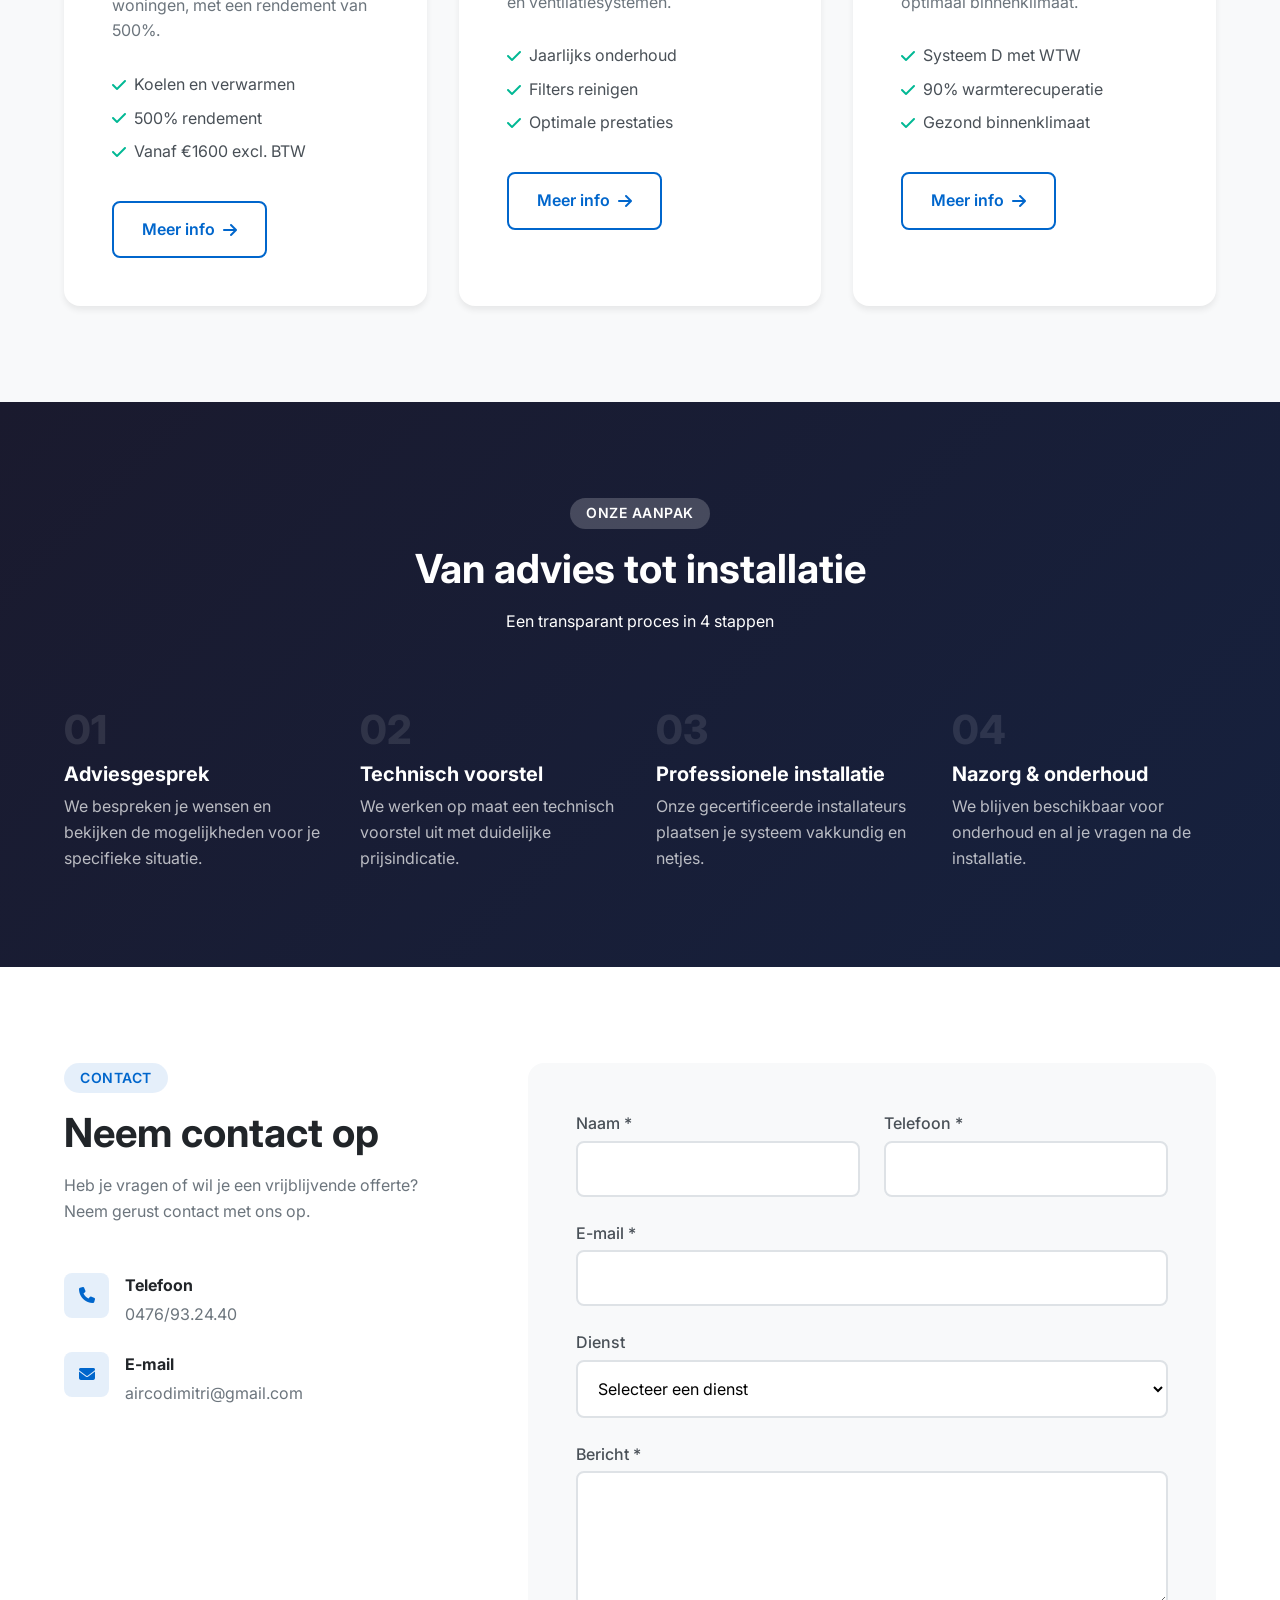
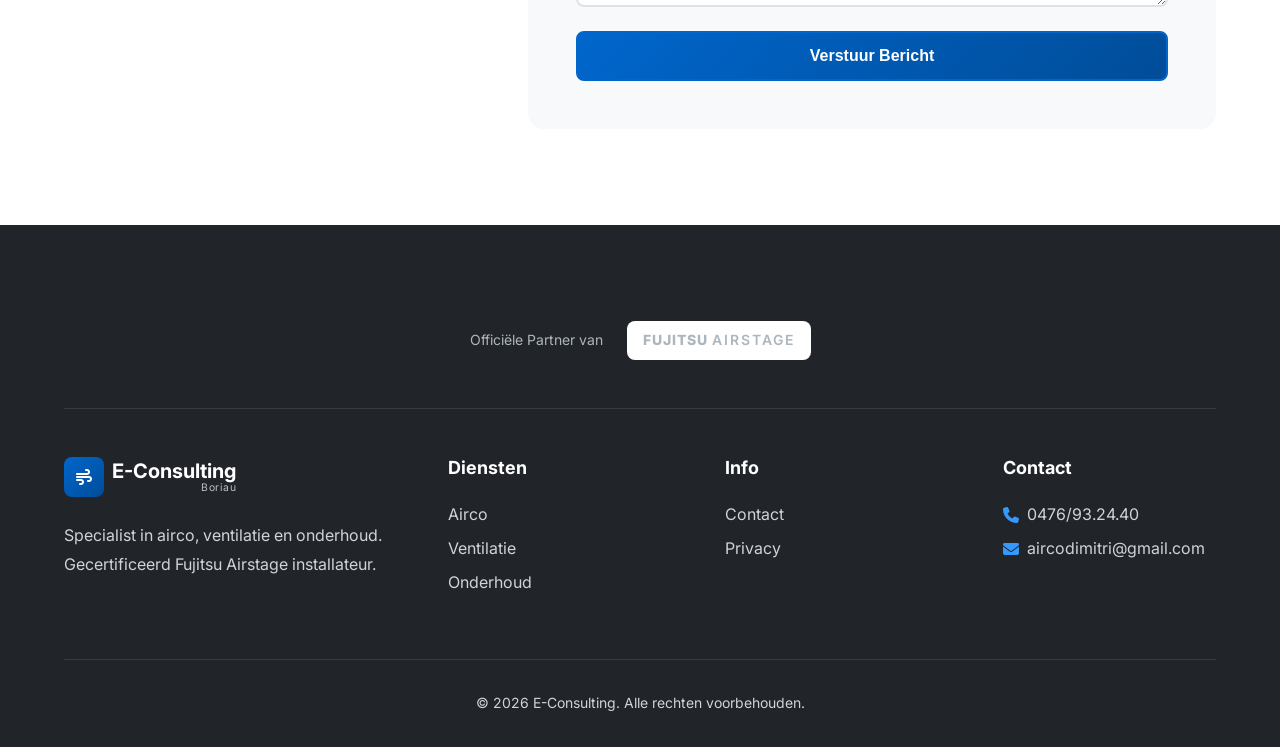
==== commit 9f3aa264: "Add local images: airco buitenunit, ventilatie Duco, onderhoud" ====
--- a/index.html
+++ b/index.html
@@ -87,7 +87,7 @@
                 <!-- Onderhoud -->
                 <div class="service-card">
                     <div class="service-image">
-                        <img src="https://images.pexels.com/photos/5463576/pexels-photo-5463576.jpeg?auto=compress&cs=tinysrgb&w=600" alt="Onderhoud airco">
+                        <img src="onderhoud.jpg" alt="Onderhoud airco">
                     </div>
                     <h3>Onderhoud</h3>
                     <p>Regelmatig onderhoud verlengt de levensduur en houdt je systeem optimaal. Wij onderhouden airco's en ventilatiesystemen.</p>
@@ -102,7 +102,7 @@
                 <!-- Ventilatie -->
                 <div class="service-card">
                     <div class="service-image">
-                        <img src="https://images.pexels.com/photos/5691530/pexels-photo-5691530.jpeg?auto=compress&cs=tinysrgb&w=600" alt="Ventilatiesysteem met buizen">
+                        <img src="ventilatie.png" alt="Duco ventilatiesysteem">
                     </div>
                     <h3>Ventilatie</h3>
                     <p>Gezonde lucht en geen vochtproblemen. Systeem D met 90% warmterecuperatie voor een optimaal binnenklimaat.</p>
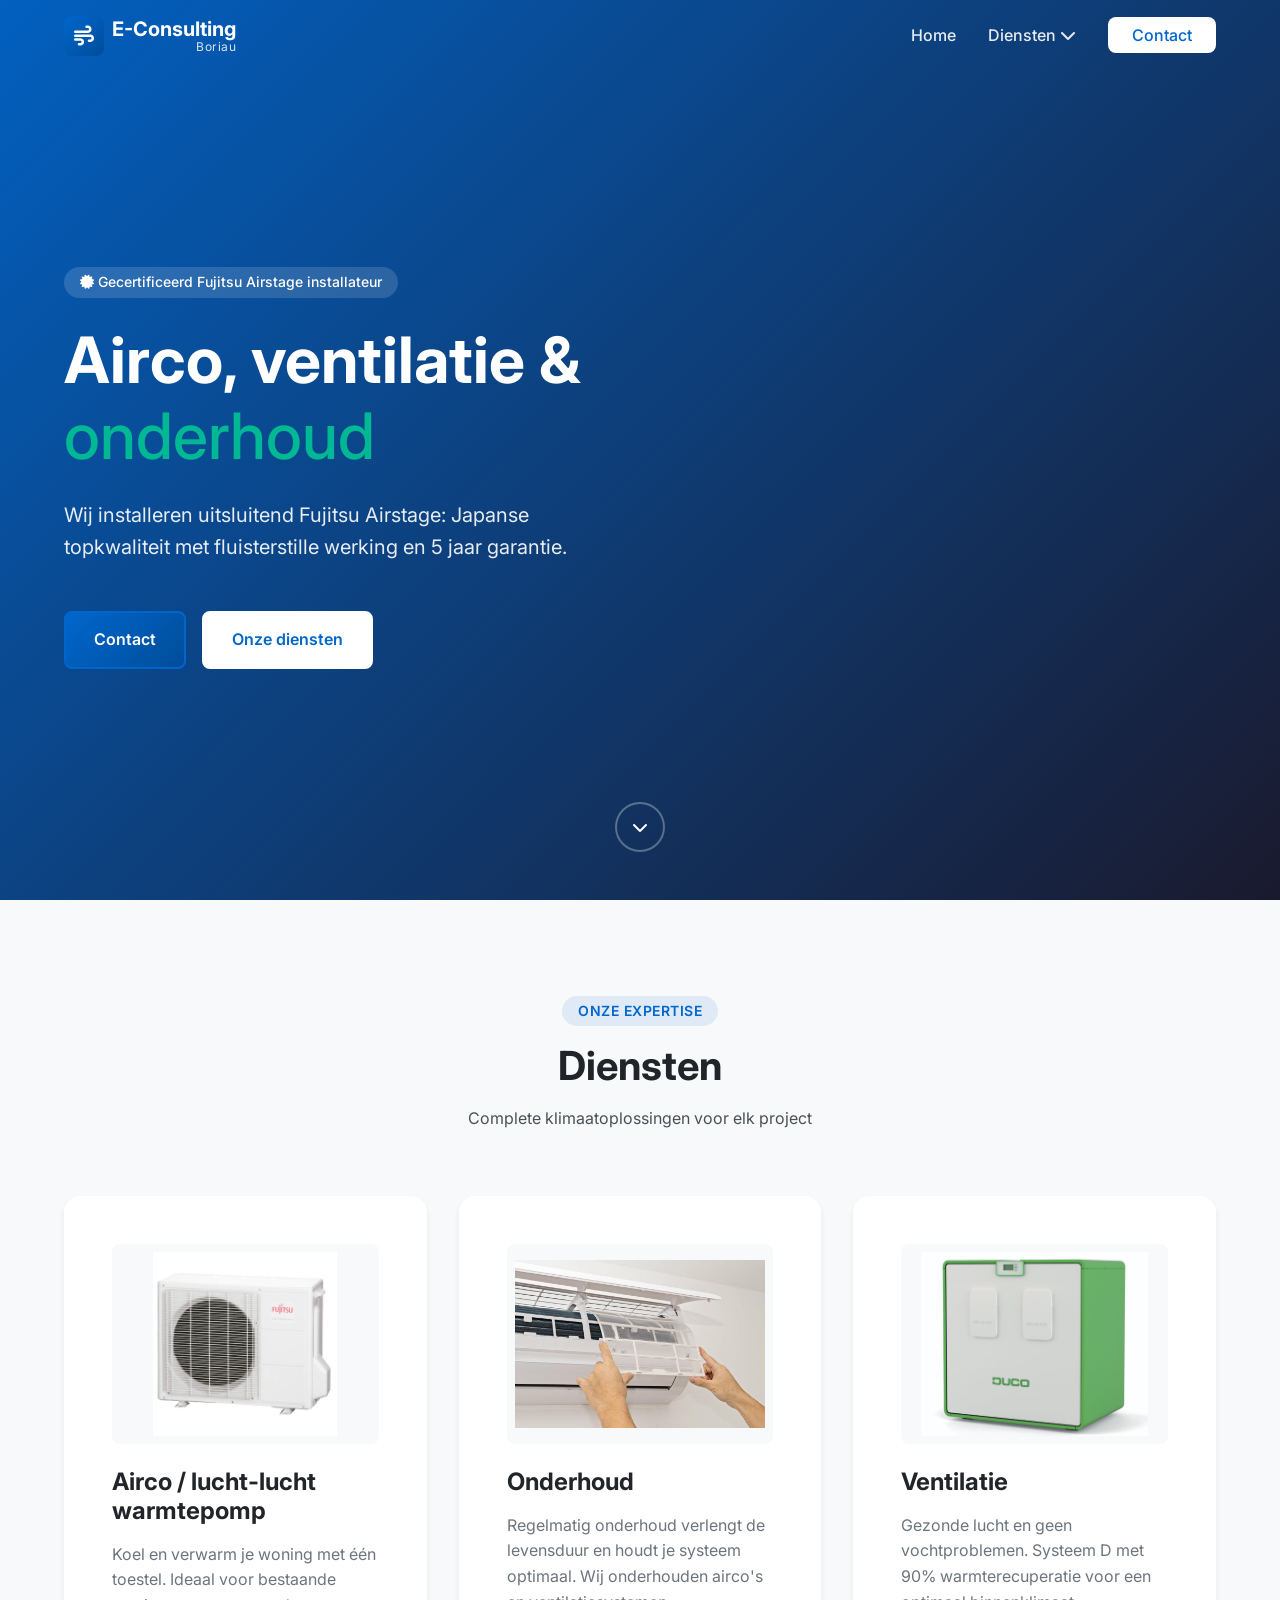
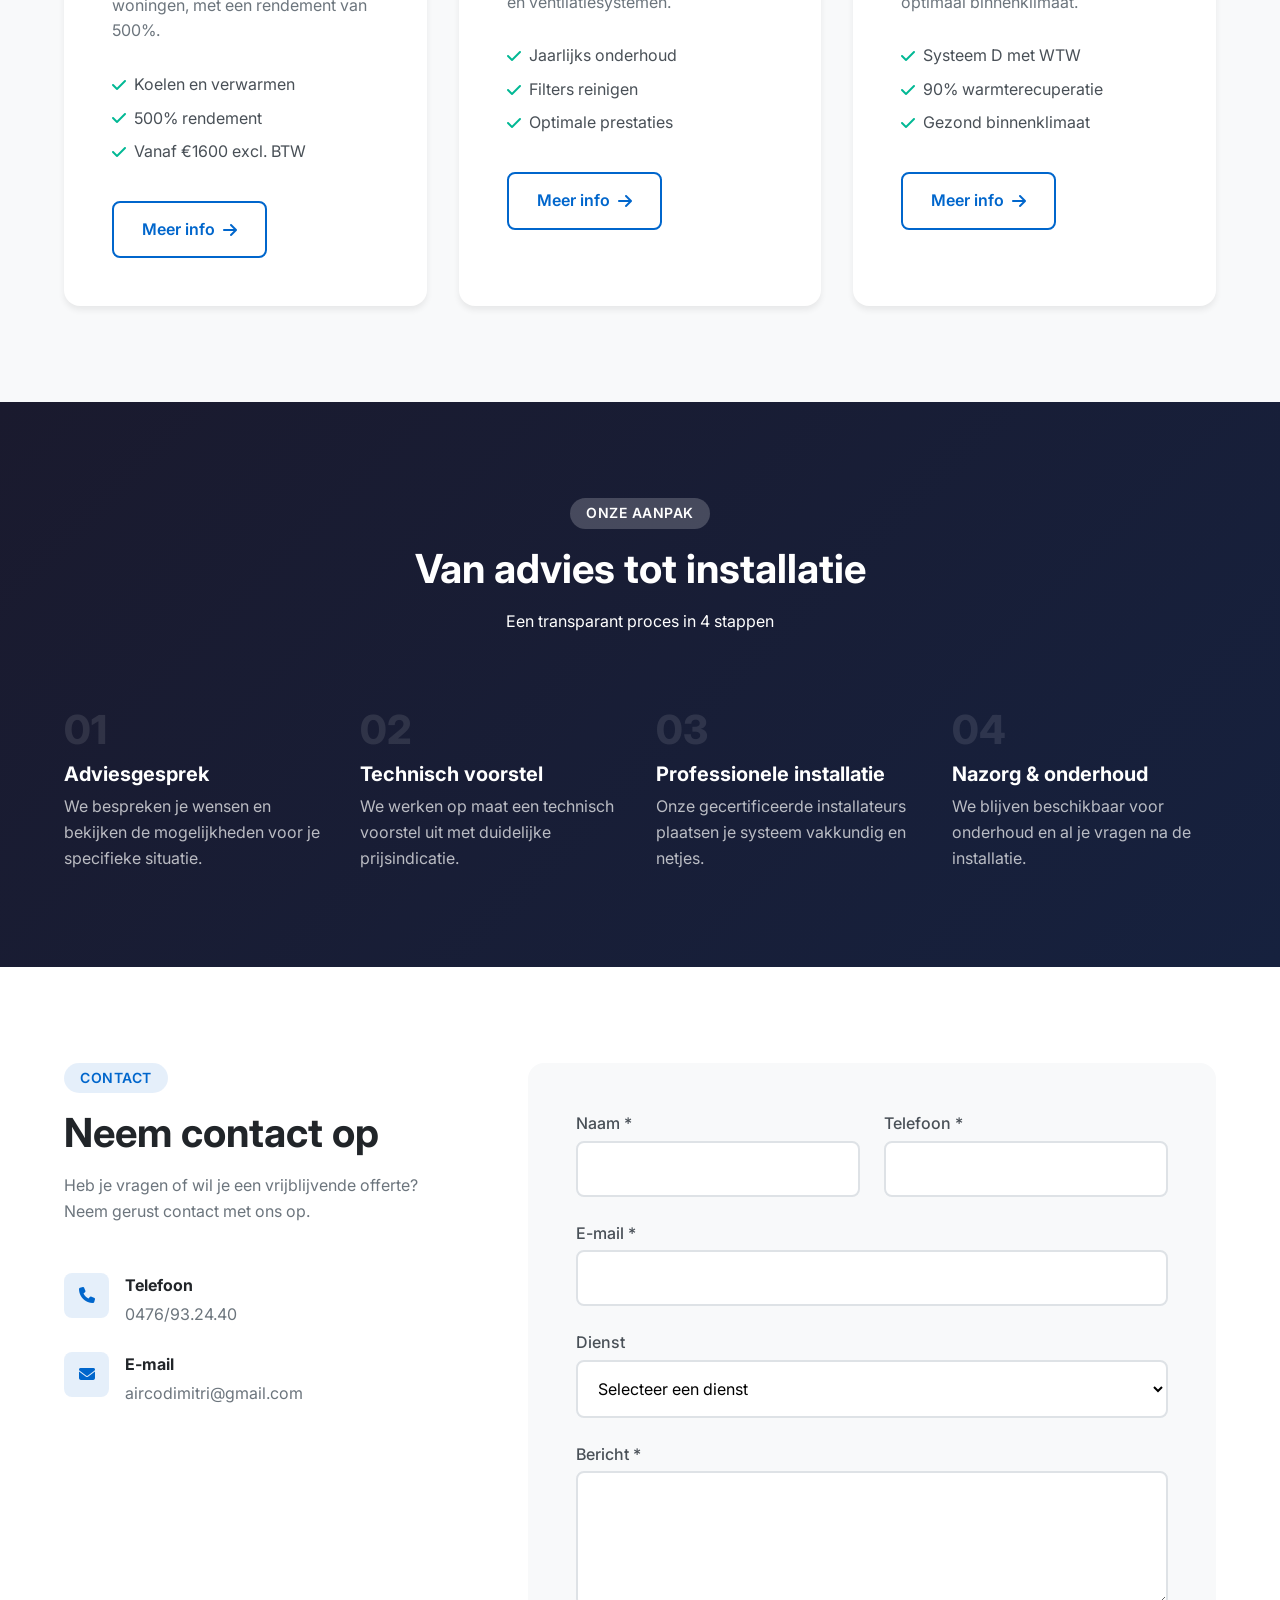
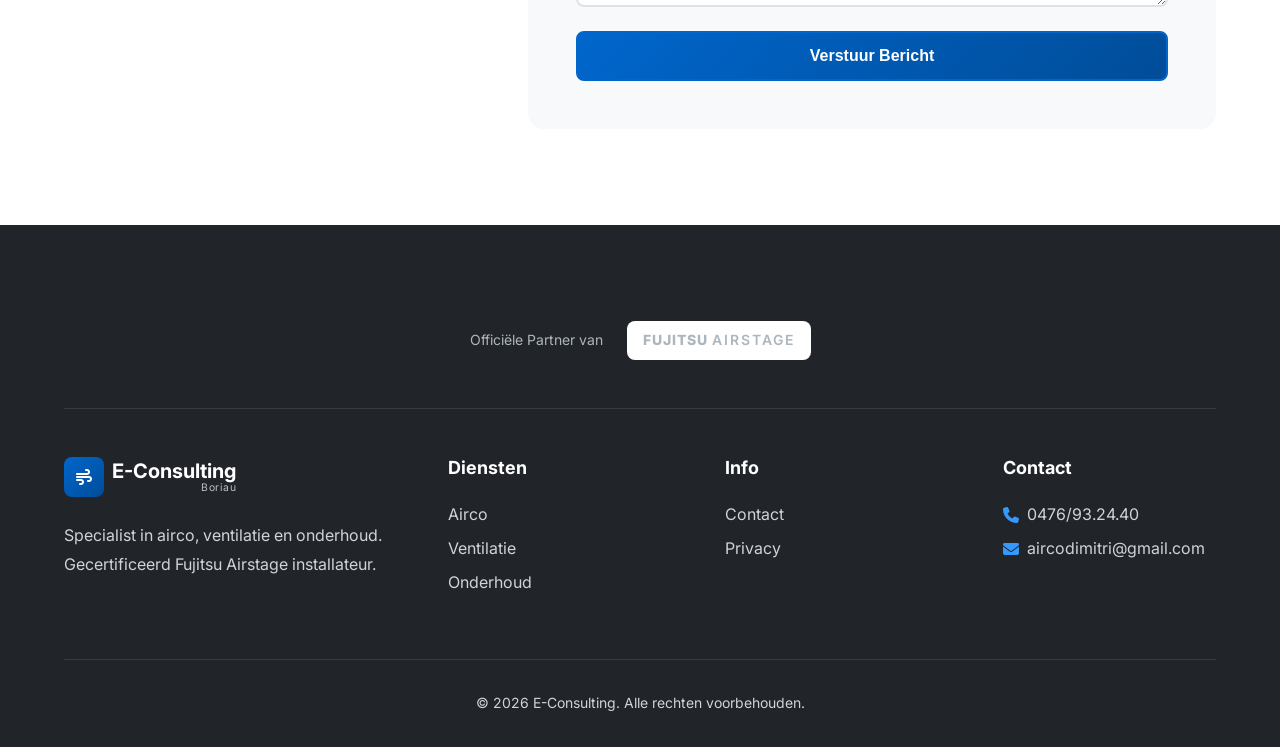
==== commit 97f9ae87: "Use local buitenunit image for airco service card" ====
--- a/index.html
+++ b/index.html
@@ -72,7 +72,7 @@
                 <!-- Airco -->
                 <div class="service-card">
                     <div class="service-image">
-                        <img src="https://fujitsu-airstage.be/wp-content/uploads/sites/2/2026/07/zwarte-binnenunit-3-980x1225.png" alt="Fujitsu Airstage wandmodel">
+                        <img src="airco-buitenunit.png" alt="Fujitsu Airstage buitenunit">
                     </div>
                     <h3>Airco / lucht-lucht warmtepomp</h3>
                     <p>Koel en verwarm je woning met één toestel. Ideaal voor bestaande woningen, met een rendement van 500%.</p>
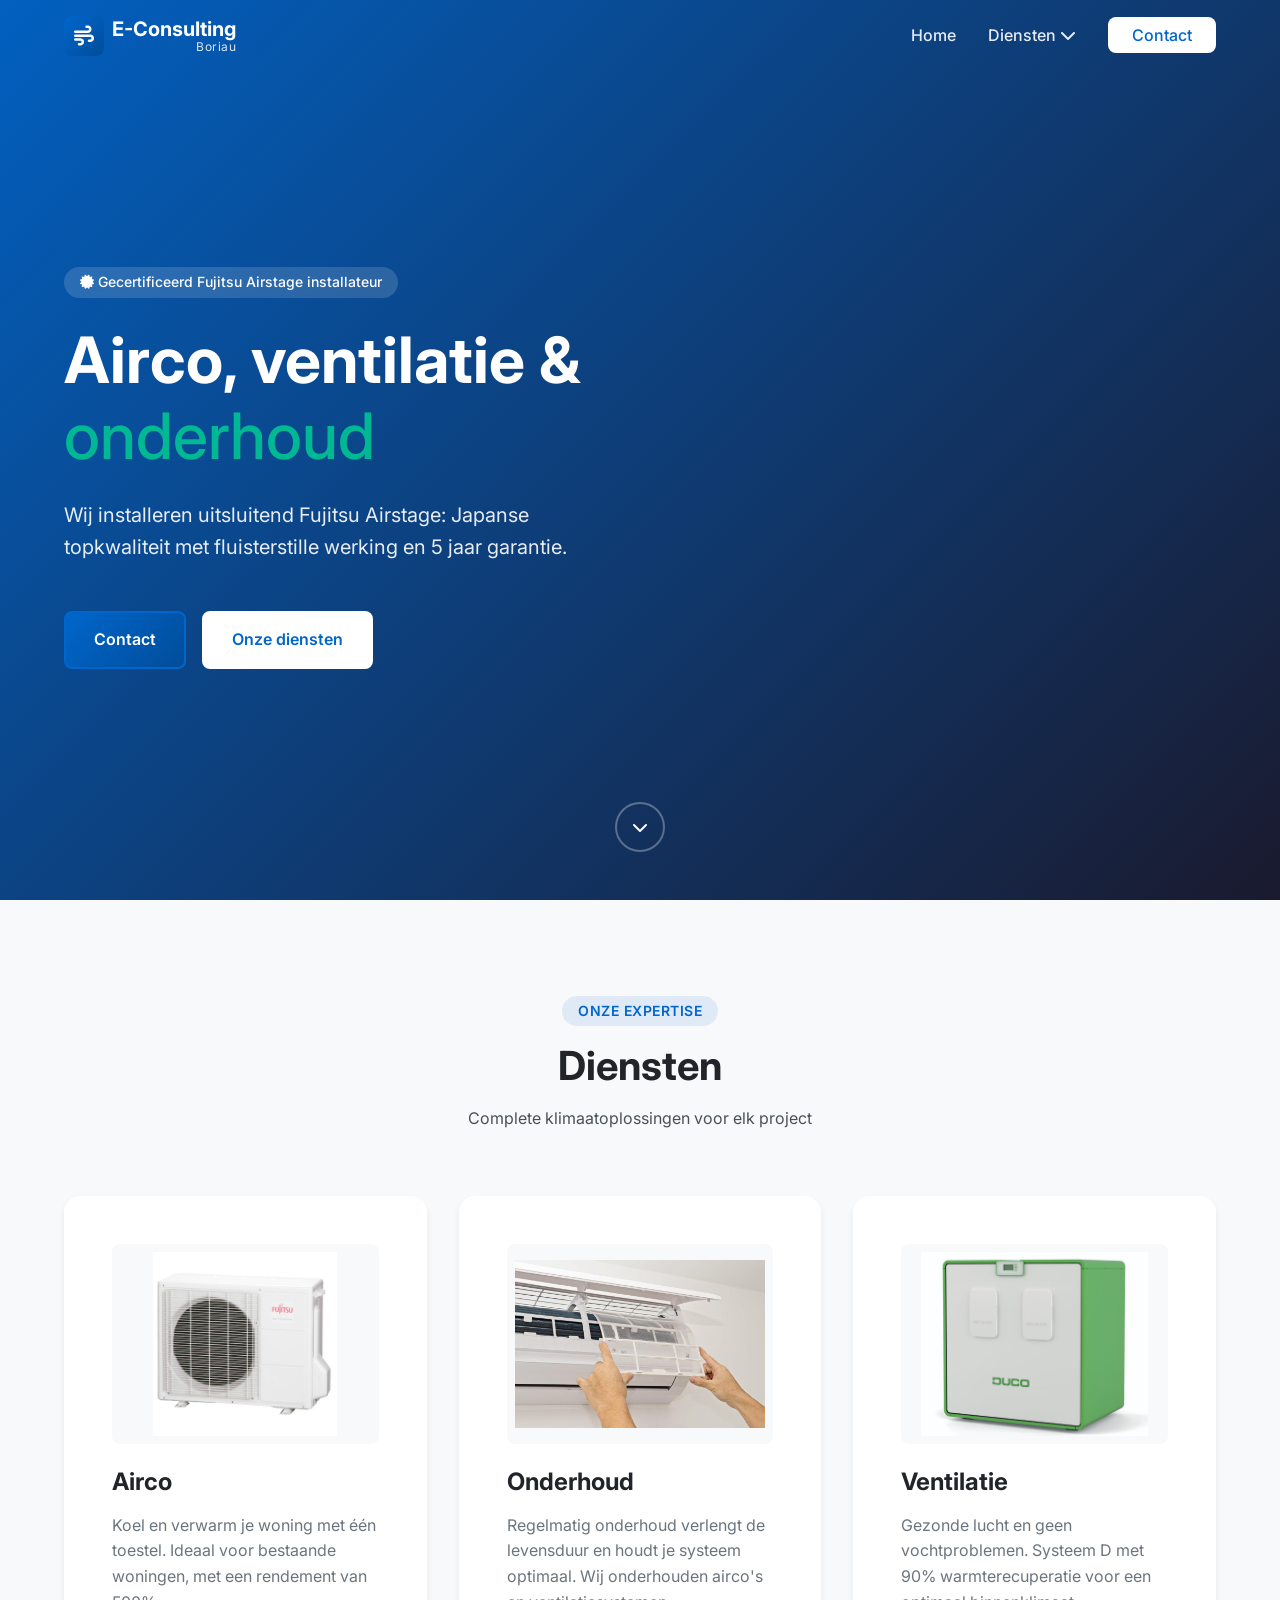
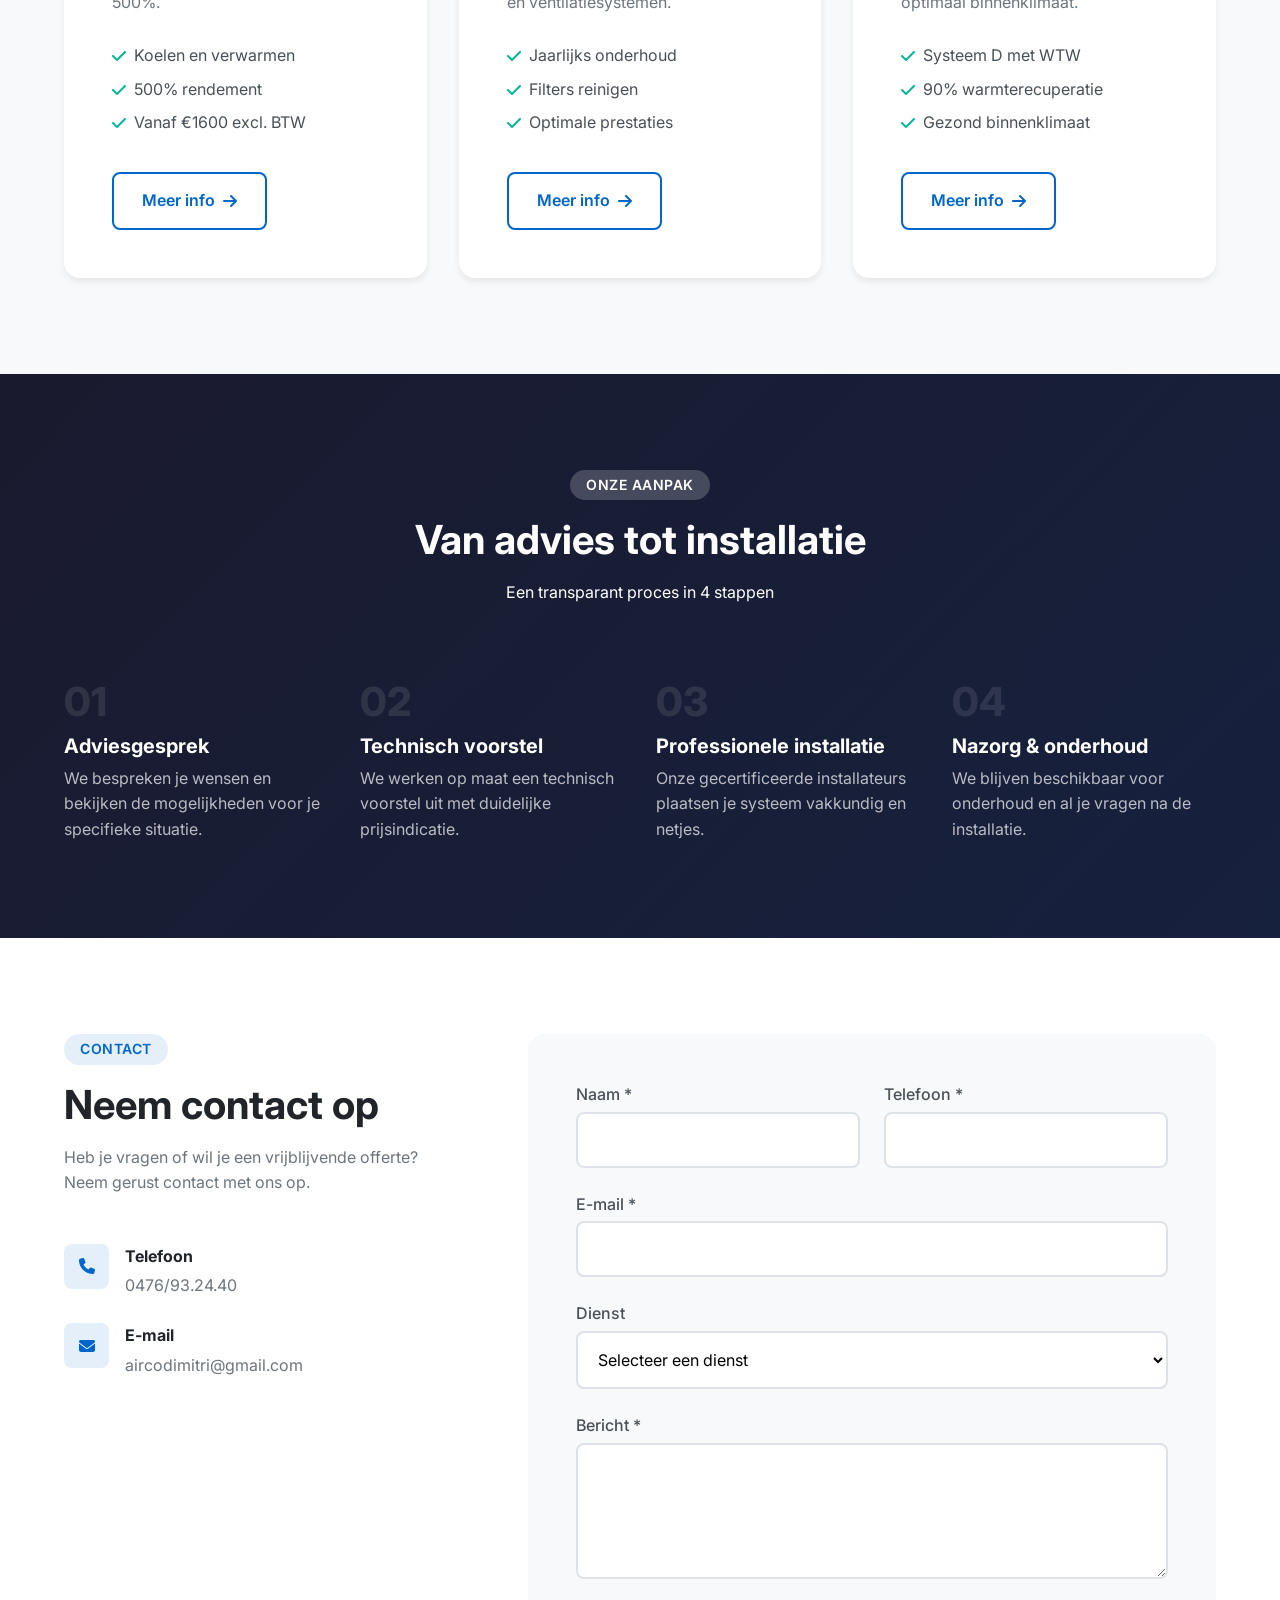
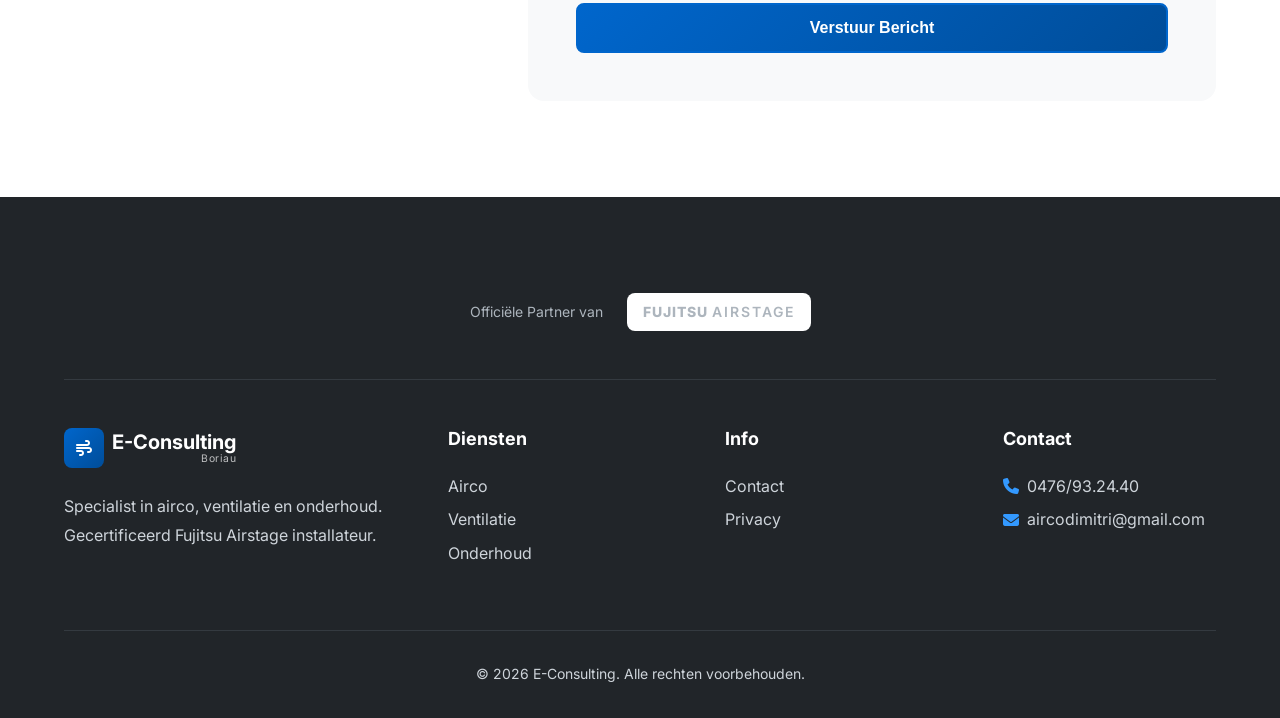
==== commit 6d0838c4: "Simplify service name to just Airco" ====
--- a/index.html
+++ b/index.html
@@ -74,7 +74,7 @@
                     <div class="service-image">
                         <img src="airco-buitenunit.png" alt="Fujitsu Airstage buitenunit">
                     </div>
-                    <h3>Airco / lucht-lucht warmtepomp</h3>
+                    <h3>Airco</h3>
                     <p>Koel en verwarm je woning met één toestel. Ideaal voor bestaande woningen, met een rendement van 500%.</p>
                     <ul class="service-features">
                         <li><i class="fas fa-check"></i> Koelen en verwarmen</li>
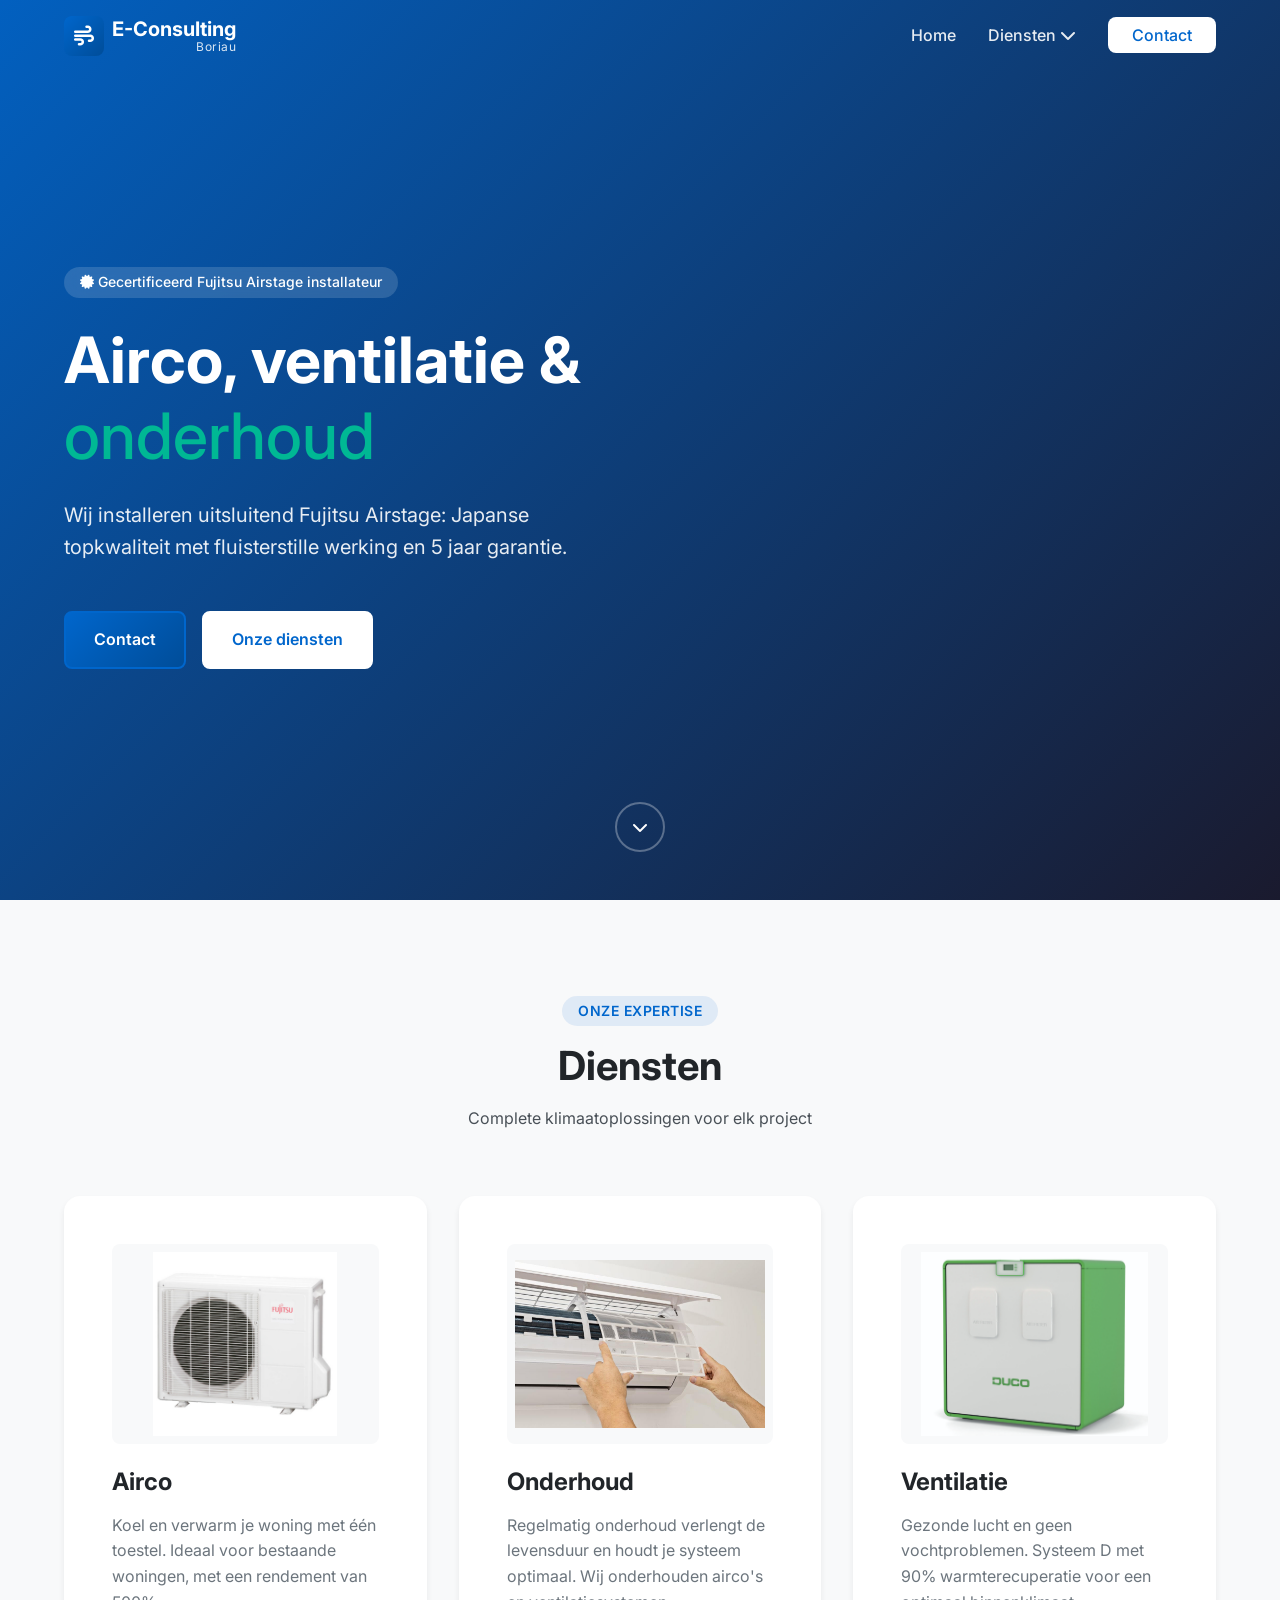
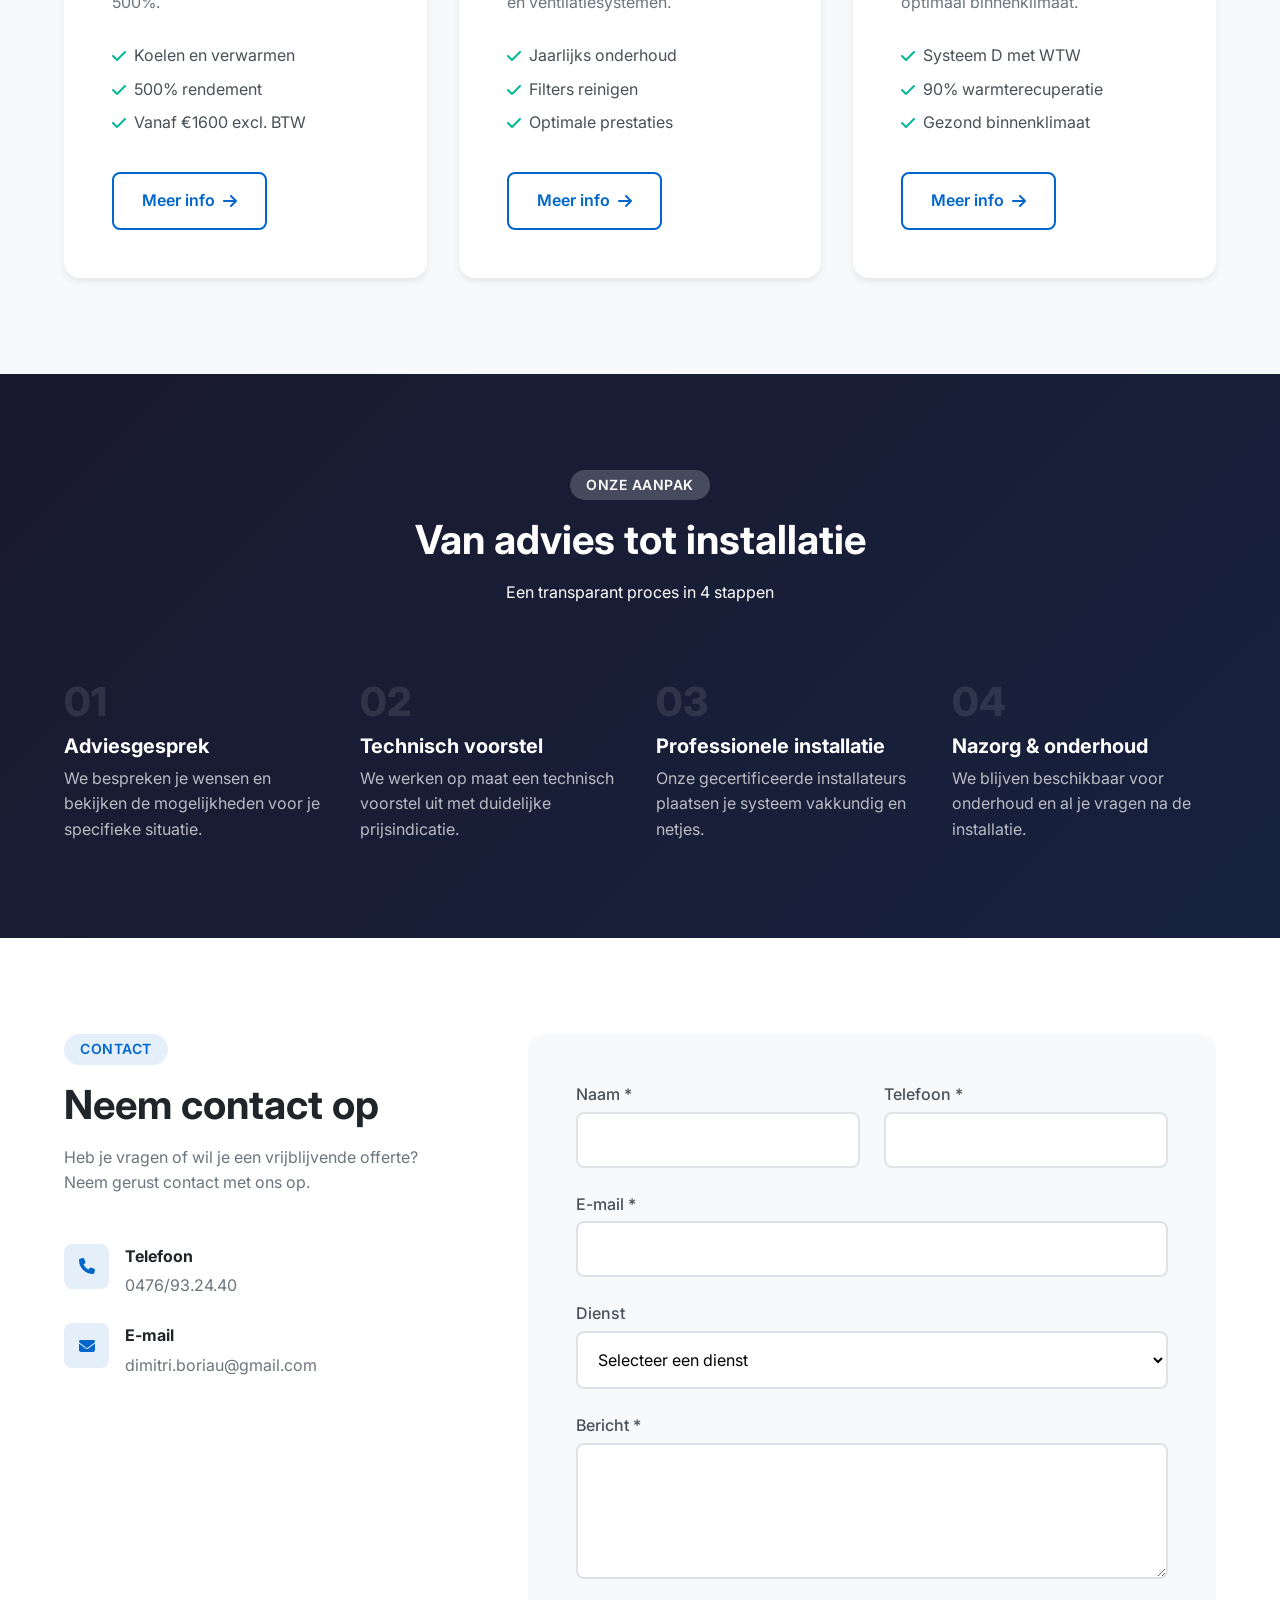
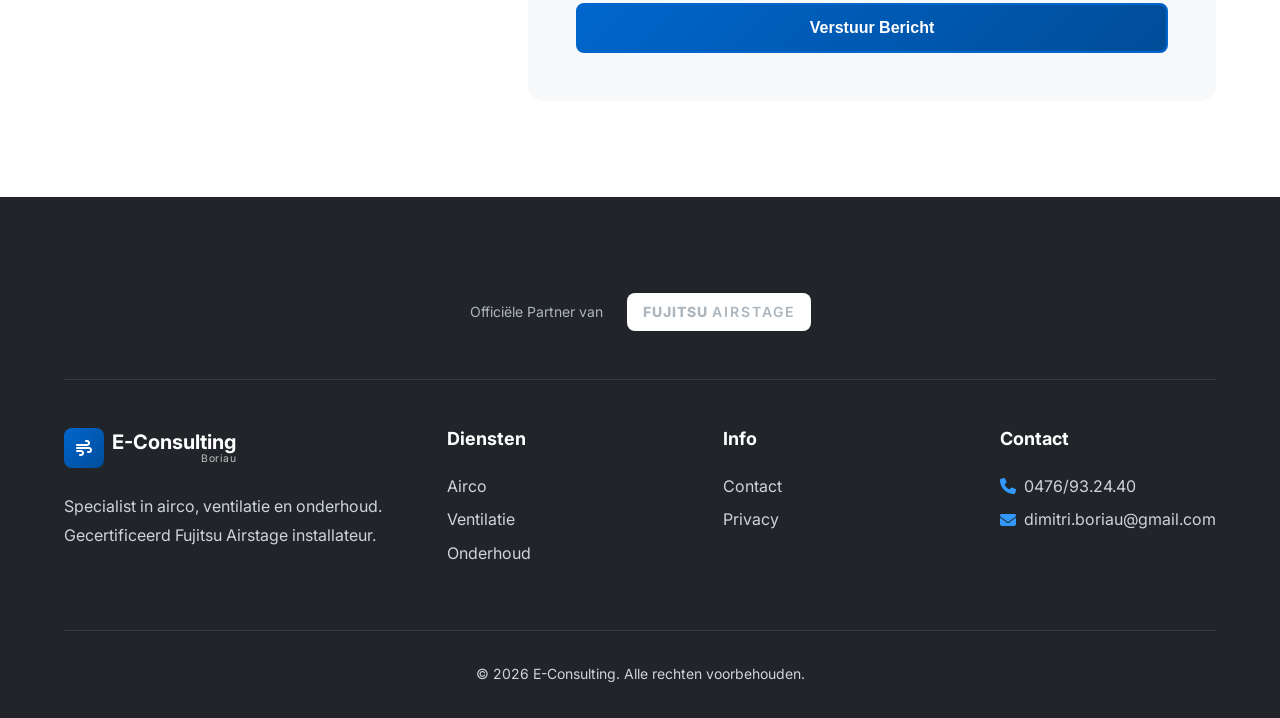
==== commit 147619d0: "Update email to dimitri.boriau@gmail.com and configure Formspree" ====
--- a/index.html
+++ b/index.html
@@ -179,14 +179,15 @@
                             <i class="fas fa-envelope"></i>
                             <div>
                                 <strong>E-mail</strong>
-                                <a href="mailto:aircodimitri@gmail.com">aircodimitri@gmail.com</a>
+                                <a href="mailto:dimitri.boriau@gmail.com">dimitri.boriau@gmail.com</a>
                             </div>
                         </div>
                     </div>
                 </div>
 
                 <div class="contact-form-wrapper">
-                    <form class="contact-form" id="contactForm">
+                    <form class="contact-form" id="contactForm" action="https://formspree.io/dimitri.boriau@gmail.com" method="POST">
+                        <input type="hidden" name="_subject" value="Nieuw bericht via E-Consulting Boriau website">
                         <div class="form-row">
                             <div class="form-group">
                                 <label for="name">Naam *</label>
@@ -258,7 +259,7 @@
                 <div class="footer-contact">
                     <h4>Contact</h4>
                     <p><i class="fas fa-phone"></i> 0476/93.24.40</p>
-                    <p><i class="fas fa-envelope"></i> aircodimitri@gmail.com</p>
+                    <p><i class="fas fa-envelope"></i> dimitri.boriau@gmail.com</p>
                 </div>
             </div>
             <div class="footer-bottom">
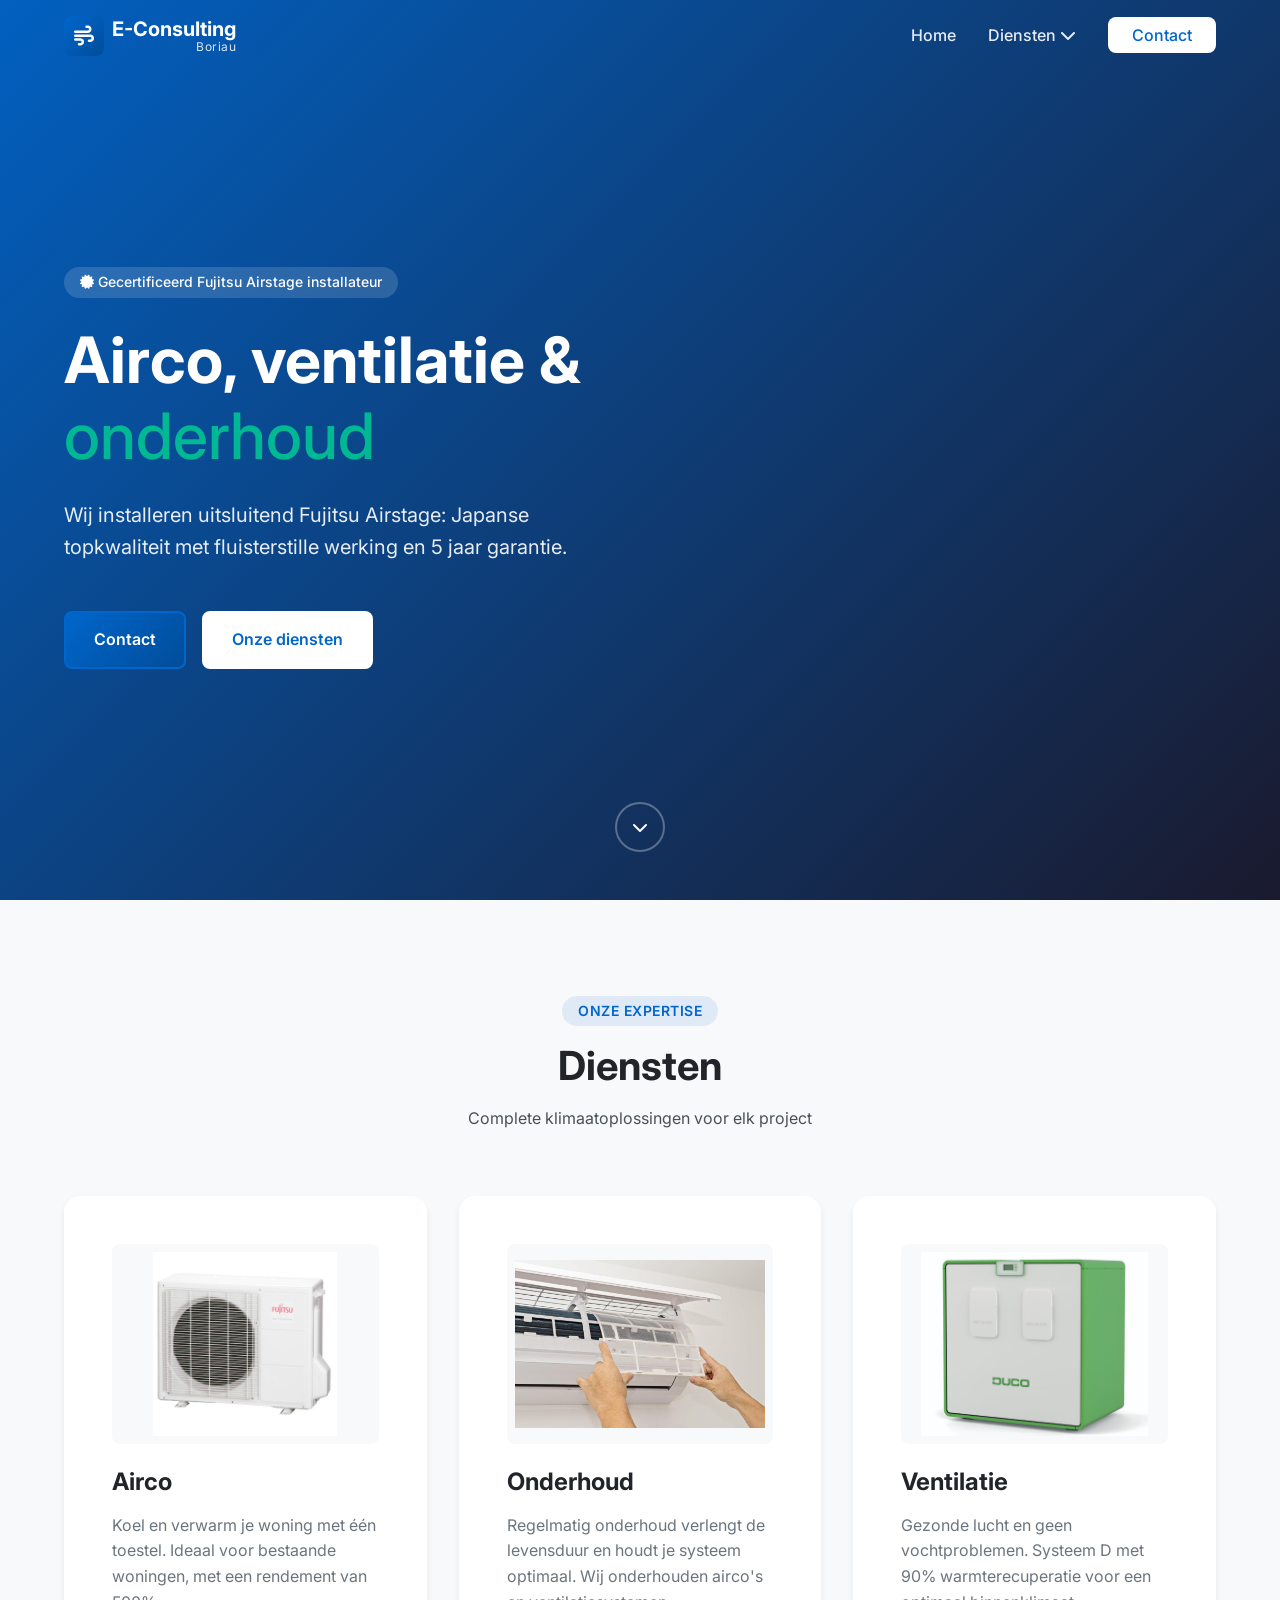
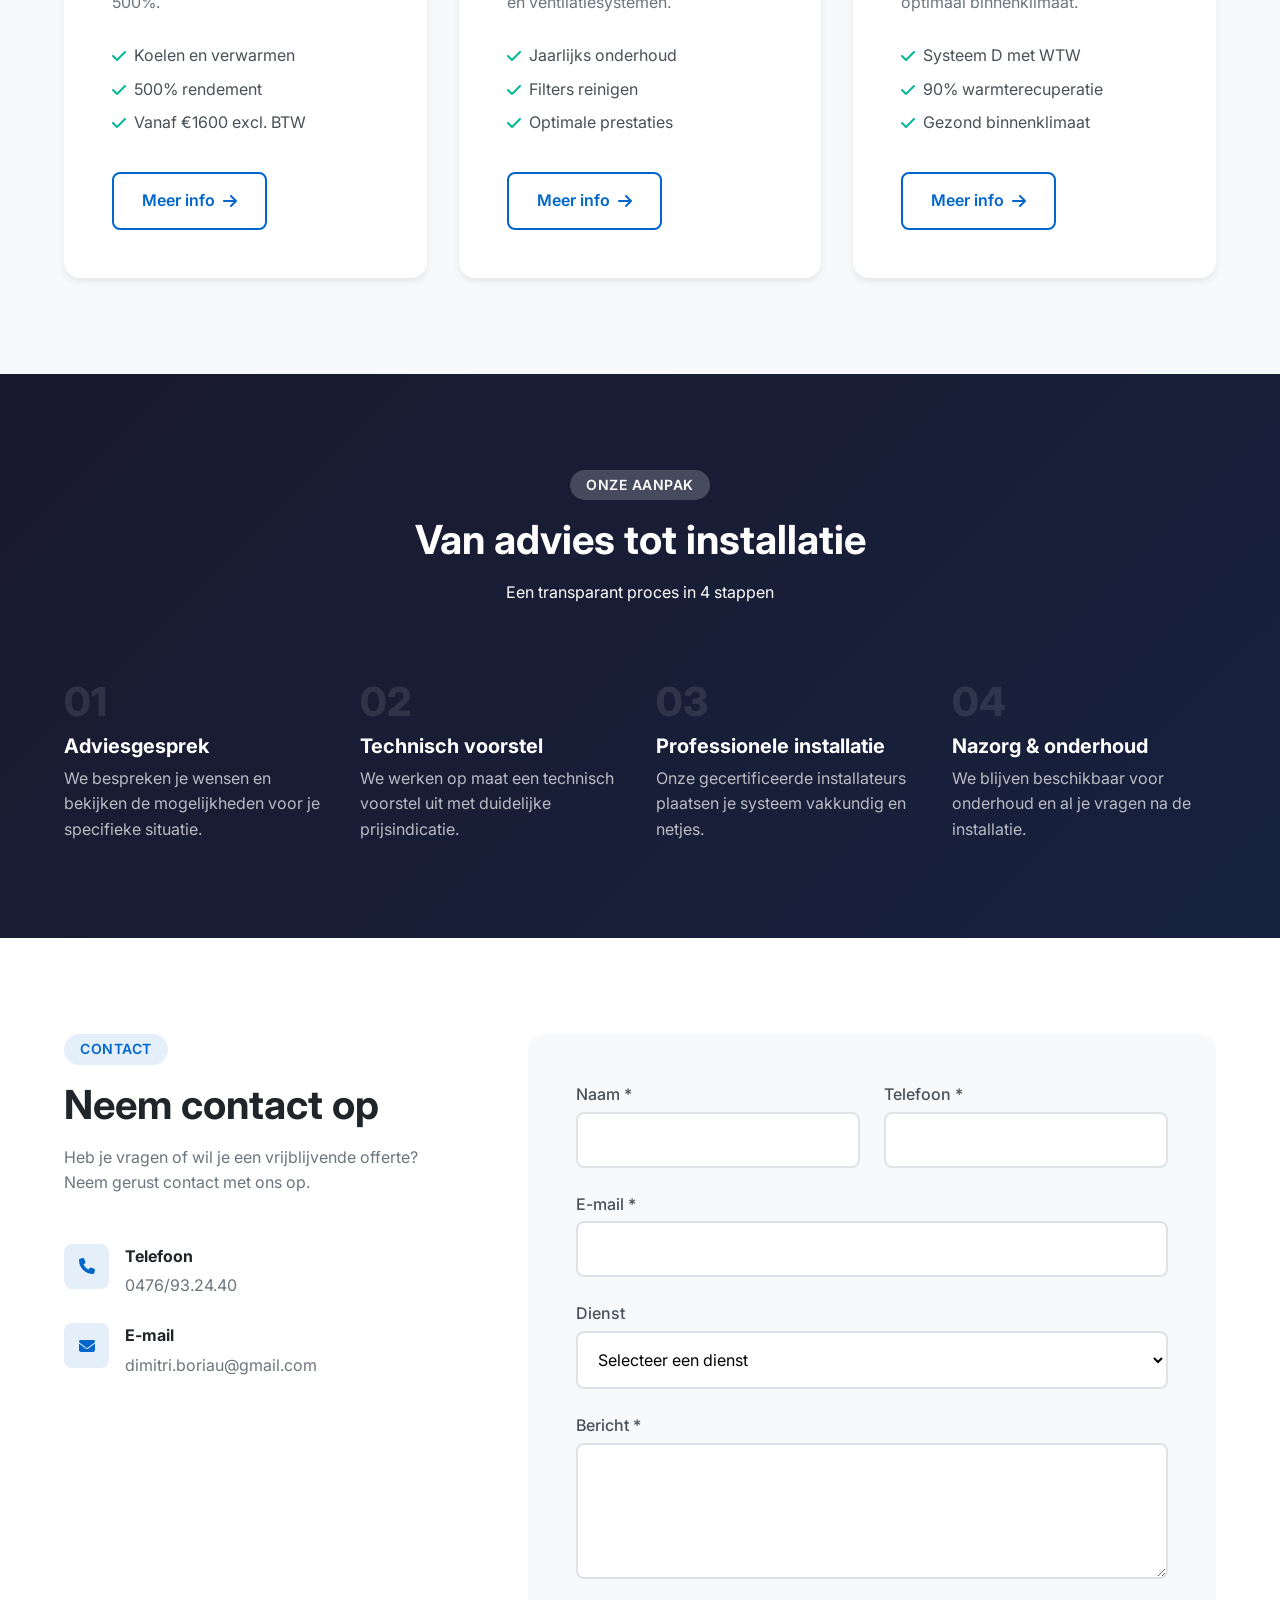
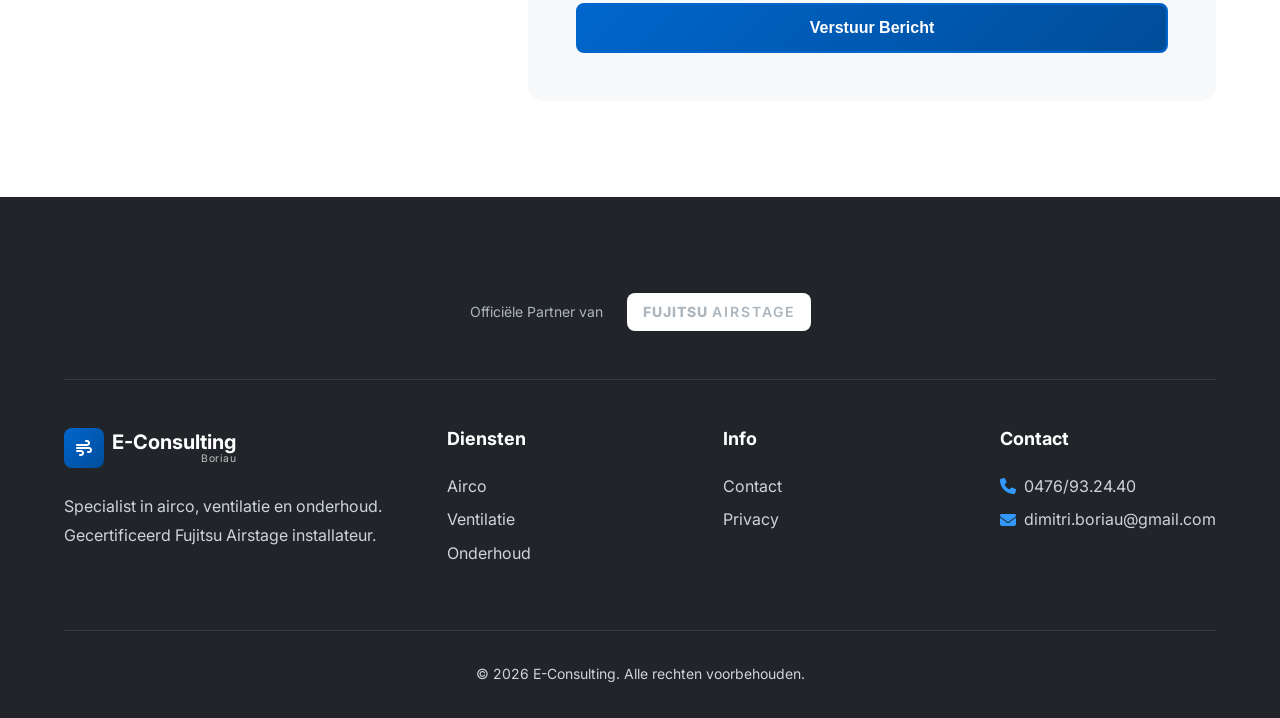
==== commit acdcfa8f: "Switch to FormSubmit.co for contact form" ====
--- a/index.html
+++ b/index.html
@@ -186,8 +186,10 @@
                 </div>
 
                 <div class="contact-form-wrapper">
-                    <form class="contact-form" id="contactForm" action="https://formspree.io/dimitri.boriau@gmail.com" method="POST">
+                    <form class="contact-form" id="contactForm" action="https://formsubmit.co/dimitri.boriau@gmail.com" method="POST">
                         <input type="hidden" name="_subject" value="Nieuw bericht via E-Consulting Boriau website">
+                        <input type="hidden" name="_captcha" value="false">
+                        <input type="hidden" name="_next" value="https://e-consultingboriau.be/index.html#contact">
                         <div class="form-row">
                             <div class="form-group">
                                 <label for="name">Naam *</label>
